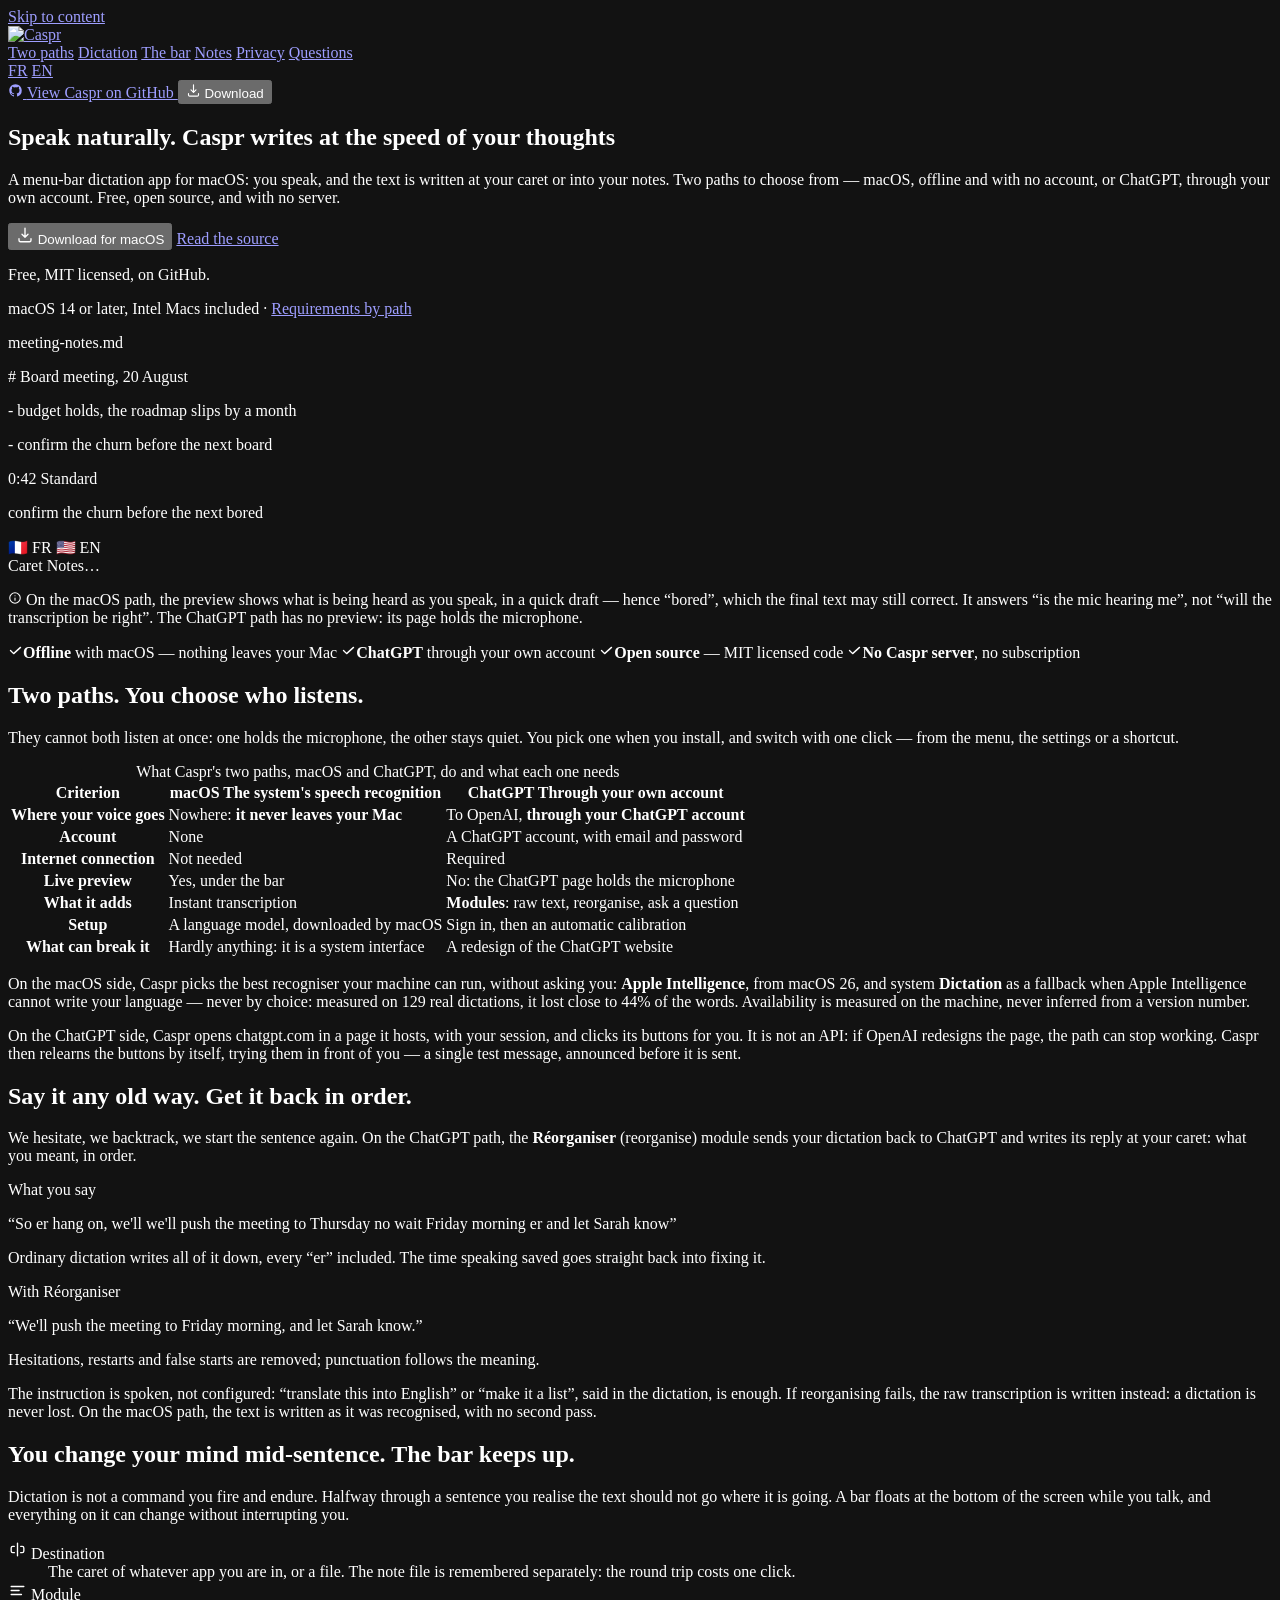
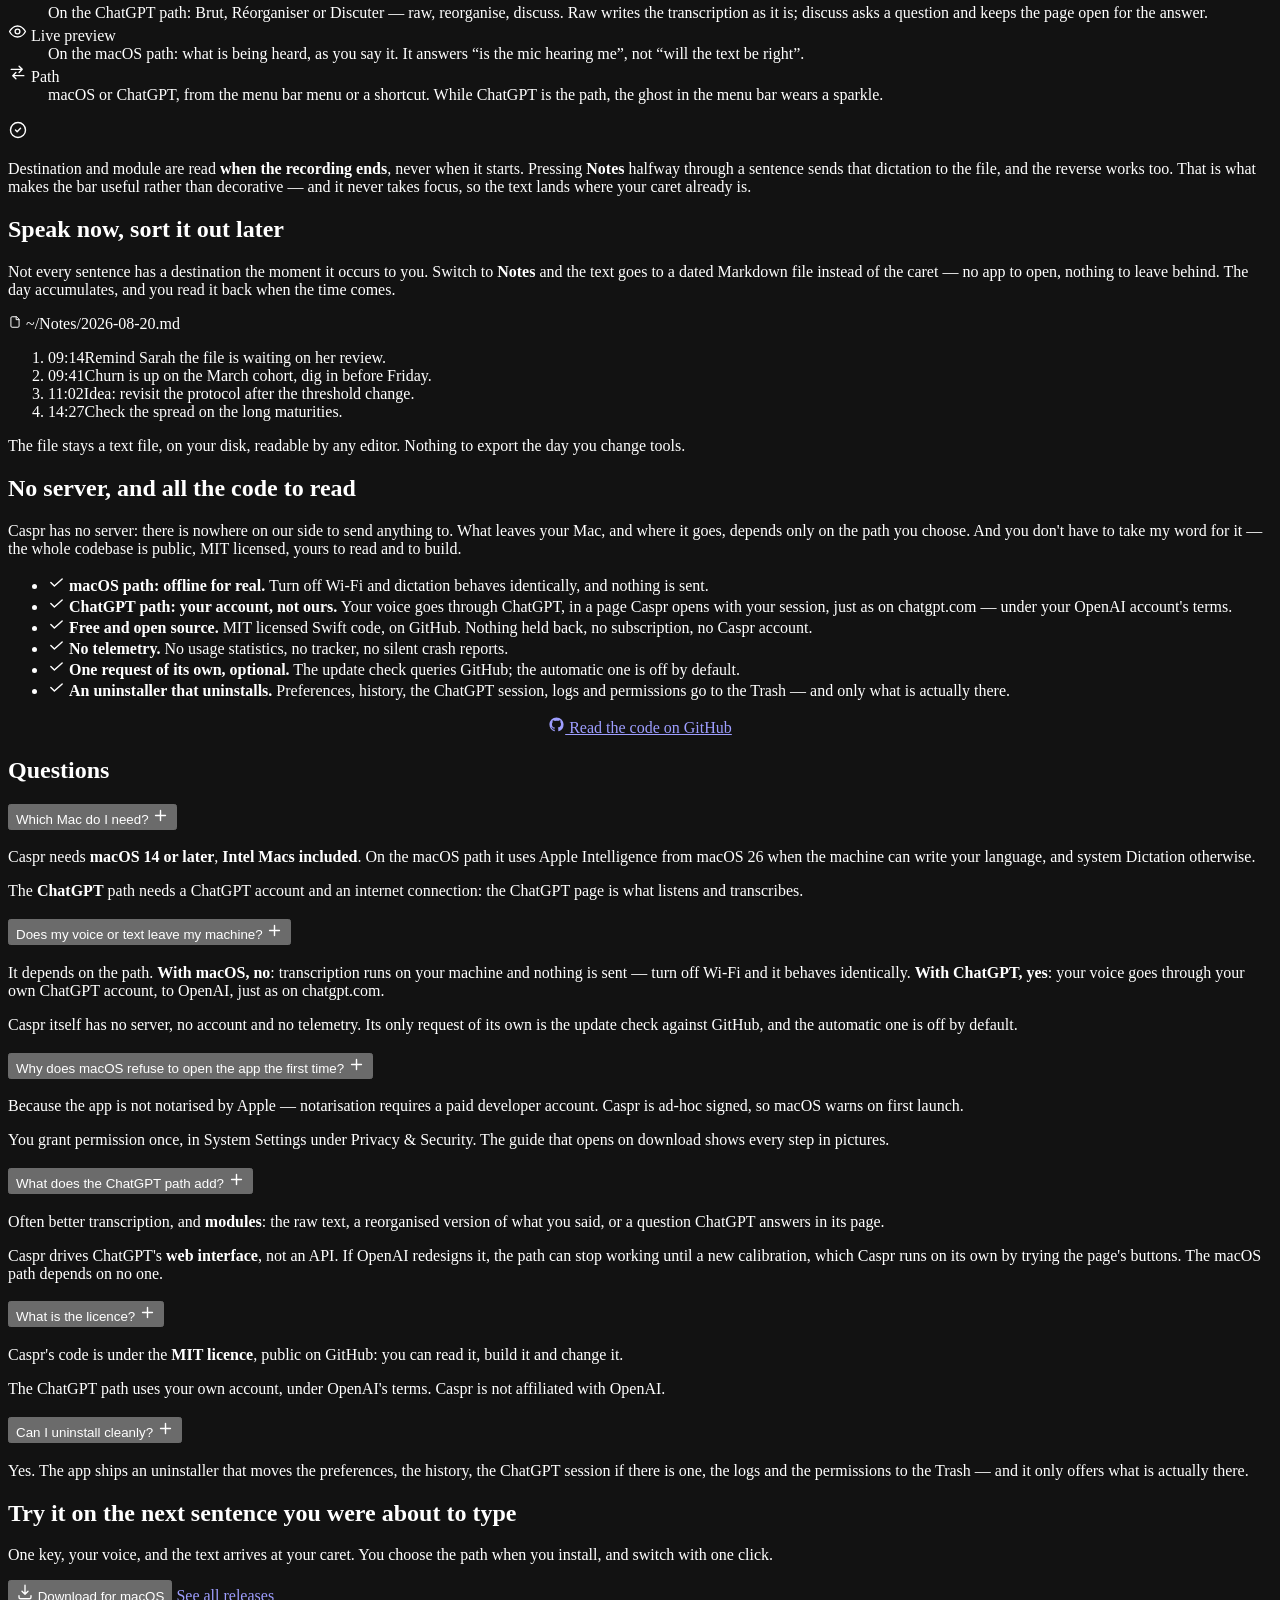
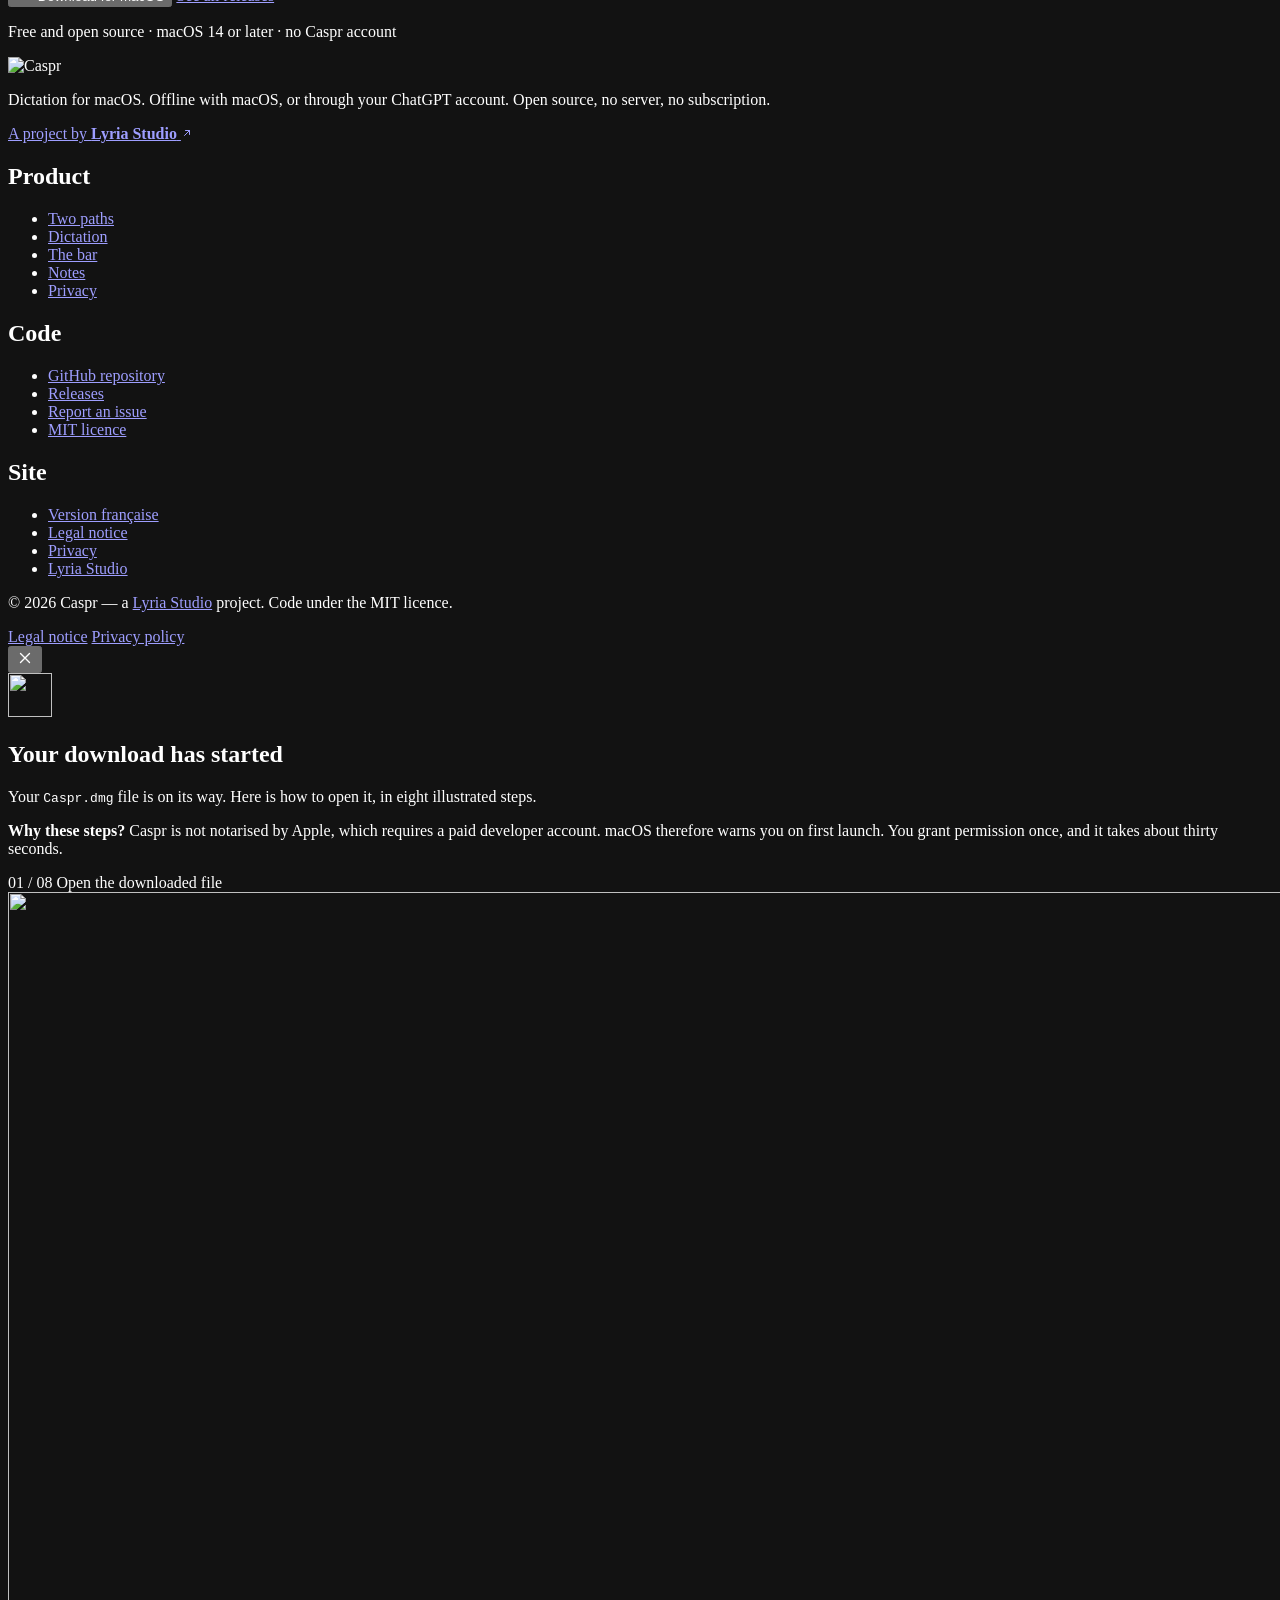
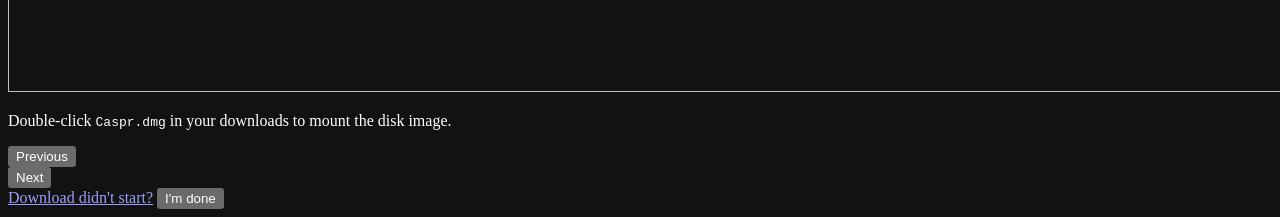
==== website/en/index.html @ 85df7f8e "Say what each path sends, and stop selling the local engine The site promised things that stopped be" ====
<!DOCTYPE html>
<html lang="en">
<head>
<meta charset="UTF-8">
<meta name="viewport" content="width=device-width, initial-scale=1">
<base href="/">
<title>Caspr — dictation for macOS, offline or through ChatGPT</title>
<meta name="description" content="Caspr writes your voice wherever your caret is. Two paths: macOS, offline and with no account, or ChatGPT, through your own account. Free, open source, no server.">
<meta name="theme-color" content="#0b0e14">
<meta name="color-scheme" content="dark">

<link rel="canonical" href="https://caspr.lyriastudio.fr/en">
<link rel="alternate" hreflang="fr" href="https://caspr.lyriastudio.fr/">
<link rel="alternate" hreflang="en" href="https://caspr.lyriastudio.fr/en">
<link rel="alternate" hreflang="x-default" href="https://caspr.lyriastudio.fr/">

<meta property="og:type" content="website">
<meta property="og:site_name" content="Caspr">
<meta property="og:locale" content="en_US">
<meta property="og:locale:alternate" content="fr_FR">
<meta property="og:url" content="https://caspr.lyriastudio.fr/en">
<meta property="og:title" content="Caspr — dictation for macOS, offline or through ChatGPT">
<meta property="og:description" content="Speak, and Caspr writes at your caret. With macOS nothing leaves your Mac; with ChatGPT your voice goes through your own account. Caspr has no server.">
<meta property="og:image" content="https://caspr.lyriastudio.fr/images/og-preview-en.png">
<meta property="og:image:width" content="1200">
<meta property="og:image:height" content="630">
<meta property="og:image:alt" content="Caspr — dictation for macOS">
<meta name="twitter:card" content="summary_large_image">
<meta name="twitter:title" content="Caspr — dictation for macOS, offline or through ChatGPT">
<meta name="twitter:description" content="Speak, and Caspr writes at your caret — offline with macOS, or with ChatGPT through your account.">
<meta name="twitter:image" content="https://caspr.lyriastudio.fr/images/og-preview-en.png">

<link rel="icon" type="image/svg+xml" href="images/caspr-app-icon.svg">
<link rel="apple-touch-icon" href="images/caspr-app-icon.svg">

<!-- Aucune police distante : le site emploie la police système de macOS, comme
     l'application. Une requête réseau de moins, et zéro décalage au chargement. -->
<link rel="stylesheet" href="style.css?v=7">

<script type="application/ld+json">
{
  "@context": "https://schema.org",
  "@graph": [
    {
      "@type": "SoftwareApplication",
      "@id": "https://caspr.lyriastudio.fr/#app",
      "name": "Caspr",
      "applicationCategory": "UtilitiesApplication",
      "applicationSubCategory": "Dictation",
      "operatingSystem": "macOS 14 or later",
      "description": "Menu-bar dictation app for macOS. Two paths: macOS speech recognition, offline and with no account, or ChatGPT, through the user's own account in an embedded web page. The app has no server.",
      "url": "https://caspr.lyriastudio.fr/",
      "downloadUrl": "https://github.com/mnaji42/caspr/releases/latest",
      "softwareHelp": "https://github.com/mnaji42/caspr#install",
      "license": "https://github.com/mnaji42/caspr/blob/main/LICENSE",
      "isAccessibleForFree": true,
      "offers": { "@type": "Offer", "price": "0", "priceCurrency": "EUR" },
      "featureList": [
        "Offline dictation with macOS speech recognition",
        "Dictation through ChatGPT, with your own account",
        "ChatGPT modules: raw text, reorganise, ask a question",
        "Text inserted at the caret of the active app",
        "Dictations appended to a dated Markdown file",
        "Switch between paths from the menu or a shortcut"
      ],
      "author": { "@id": "https://lyriastudio.fr/#org" }
    },
    {
      "@type": "Organization",
      "@id": "https://lyriastudio.fr/#org",
      "name": "Lyria Studio",
      "url": "https://lyriastudio.fr"
    },
    {
      "@type": "WebSite",
      "@id": "https://caspr.lyriastudio.fr/#site-en",
      "url": "https://caspr.lyriastudio.fr/en",
      "name": "Caspr",
      "inLanguage": "en",
      "publisher": { "@id": "https://lyriastudio.fr/#org" }
    },
    {
      "@type": "FAQPage",
      "@id": "https://caspr.lyriastudio.fr/en#faq",
      "mainEntity": [
        {
          "@type": "Question",
          "name": "Which Mac do I need?",
          "acceptedAnswer": {
            "@type": "Answer",
            "text": "Caspr needs macOS 14 or later, Intel Macs included. On the macOS path it uses Apple Intelligence from macOS 26 when the machine can write your language, and system Dictation otherwise. The ChatGPT path needs a ChatGPT account and an internet connection."
          }
        },
        {
          "@type": "Question",
          "name": "Does my voice or text leave my machine?",
          "acceptedAnswer": {
            "@type": "Answer",
            "text": "It depends on the path you choose. With macOS, no: transcription runs on your machine and nothing is sent. With ChatGPT, yes: your voice goes through your own ChatGPT account, to OpenAI, just as on chatgpt.com. Caspr itself has no server, no account and no telemetry; its only request of its own is the update check against GitHub, and the automatic one is off by default."
          }
        },
        {
          "@type": "Question",
          "name": "Why does macOS refuse to open the app the first time?",
          "acceptedAnswer": {
            "@type": "Answer",
            "text": "Because the app is not notarised by Apple, which requires a paid developer account. Caspr is ad-hoc signed, so macOS warns on first launch. You grant permission once in System Settings, under Privacy & Security. The install guide walks through every step."
          }
        },
        {
          "@type": "Question",
          "name": "What does the ChatGPT path add?",
          "acceptedAnswer": {
            "@type": "Answer",
            "text": "Often better transcription, and modules: the raw text, a reorganised version of what you said, or a question ChatGPT answers in its page. Caspr drives ChatGPT's web interface, not an API: if OpenAI redesigns it, the path can stop working until a new calibration, which Caspr runs on its own."
          }
        },
        {
          "@type": "Question",
          "name": "What is the licence?",
          "acceptedAnswer": {
            "@type": "Answer",
            "text": "Caspr's code is MIT licensed, public on GitHub. The ChatGPT path uses your own account, under OpenAI's terms; Caspr is not affiliated with OpenAI."
          }
        },
        {
          "@type": "Question",
          "name": "Can I uninstall cleanly?",
          "acceptedAnswer": {
            "@type": "Answer",
            "text": "Yes. The app ships an uninstaller that moves the preferences, the history, the ChatGPT session if there is one, the logs and the permissions to the Trash. It only offers what is actually there."
          }
        }
      ]
    }
  ]
}
</script>
</head>
<body>

<a class="skip-link" href="#main">Skip to content</a>

<header class="site-header">
  <div class="container header-inner">
    <a class="brand" href="/en" aria-label="Caspr, back to home">
      <img src="images/caspr-logo-horizontal.svg" alt="Caspr" width="118" height="30">
    </a>

    <nav class="site-nav" aria-label="Site sections">
      <a class="nav-link" href="#paths">Two paths</a>
      <a class="nav-link" href="#dictation">Dictation</a>
      <a class="nav-link" href="#bar">The bar</a>
      <a class="nav-link" href="#notes">Notes</a>
      <a class="nav-link" href="#local">Privacy</a>
      <a class="nav-link" href="#questions">Questions</a>
    </nav>

    <div class="header-actions">
      <div class="lang-switch">
        <a href="/" hreflang="fr" lang="fr">FR</a>
        <a href="/en" aria-current="true" lang="en">EN</a>
      </div>

      <a class="btn btn--secondary btn--sm" href="https://github.com/mnaji42/caspr" rel="noopener">
        <svg width="15" height="15" viewBox="0 0 24 24" fill="currentColor" aria-hidden="true"><path d="M12 2C6.48 2 2 6.48 2 12c0 4.42 2.87 8.17 6.84 9.5.5.09.68-.22.68-.48v-1.7c-2.78.6-3.37-1.34-3.37-1.34-.45-1.16-1.11-1.47-1.11-1.47-.91-.62.07-.6.07-.6 1 .07 1.53 1.03 1.53 1.03.89 1.53 2.34 1.09 2.91.83.09-.65.35-1.09.63-1.34-2.22-.25-4.56-1.11-4.56-4.95 0-1.09.39-1.99 1.03-2.69-.1-.25-.45-1.27.1-2.65 0 0 .84-.27 2.75 1.03A9.5 9.5 0 0 1 12 6.8c.85 0 1.71.11 2.5.34 1.91-1.3 2.75-1.03 2.75-1.03.55 1.38.2 2.4.1 2.65.64.7 1.03 1.6 1.03 2.69 0 3.85-2.34 4.7-4.57 4.95.36.31.68.92.68 1.85v2.74c0 .27.18.58.69.48A10 10 0 0 0 22 12c0-5.52-4.48-10-10-10Z"/></svg>
        <span class="sr-only">View Caspr on </span>GitHub
      </a>

      <button type="button" class="btn btn--primary btn--sm js-download">
        <svg width="15" height="15" viewBox="0 0 24 24" fill="none" stroke="currentColor" stroke-width="1.8" stroke-linecap="round" stroke-linejoin="round" aria-hidden="true"><path d="M12 3v12m0 0 4-4m-4 4-4-4M4 17v2a2 2 0 0 0 2 2h12a2 2 0 0 0 2-2v-2"/></svg>
        Download
      </button>
    </div>
  </div>
</header>

<main id="main">

  <!-- ===================================================================
       Hero.
       =================================================================== -->
  <section class="hero">
    <div class="container">
      <div class="hero-copy">
        <h1>
          Speak naturally.
          <span class="hero-sub">Caspr writes
            <span class="typing">
              <!-- La doublure invisible réserve la place de la plus longue des
                   phrases : sans elle, chaque caractère tapé pousserait la page. -->
              <span class="typing-ghost" aria-hidden="true">at the speed of your thoughts</span>
              <span class="typing-out"><span id="typed"></span><span class="caret" aria-hidden="true"></span></span>
            </span>
          </span>
        </h1>

        <p class="hero-lead">
          A menu-bar dictation app for macOS: you speak, and the text is written
          at your caret or into your notes. Two paths to choose from — macOS,
          offline and with no account, or ChatGPT, through your own account.
          Free, open source, and with no server.
        </p>

        <div class="hero-actions">
          <button type="button" class="btn btn--primary btn--lg js-download">
            <svg width="18" height="18" viewBox="0 0 24 24" fill="none" stroke="currentColor" stroke-width="1.8" stroke-linecap="round" stroke-linejoin="round" aria-hidden="true"><path d="M12 3v12m0 0 4-4m-4 4-4-4M4 17v2a2 2 0 0 0 2 2h12a2 2 0 0 0 2-2v-2"/></svg>
            Download for macOS
          </button>
          <a class="btn btn--secondary btn--lg" href="https://github.com/mnaji42/caspr" rel="noopener">
            Read the source
          </a>
        </div>

        <p class="release-line" id="release-line">
          <span class="release-dot" aria-hidden="true"></span>
          <span id="release-text">Free, MIT licensed, on GitHub.</span>
        </p>

        <p class="hero-req">
          <span>macOS 14 or later, Intel Macs included</span>
          <span>·</span>
          <span><a href="#paths">Requirements by path</a></span>
        </p>
      </div>

      <!-- La scène : un document, et la barre de Caspr posée dessus.
           Reproduction de RecordingOverlay.swift — 520 pt, pastilles sous la
           carte, langues à gauche et destination à droite. -->
      <div class="stage">
        <div class="stage-chrome">
          <div class="stage-dots" aria-hidden="true"><i></i><i></i><i></i></div>
          <span class="stage-file">meeting-notes.md</span>
        </div>

        <div class="stage-doc">
          <p># Board meeting, 20 August</p>
          <p>- budget holds, the roadmap slips by a month</p>
          <p class="doc-live">- confirm the churn before the next board<span class="caret" aria-hidden="true"></span></p>
        </div>

        <!-- La barre ne prend jamais le focus dans l'application : elle est donc
             purement descriptive ici, sans élément interactif. -->
        <div class="overlay" role="img" aria-label="The Caspr bar during a recording on the macOS path: timer at 42 seconds, microphone in standard mode, a preview of what is being heard, and below the card French selected on the left and the caret as destination on the right.">
          <div class="bar" aria-hidden="true">
            <div class="bar-row">
              <span class="rec-dot"></span>
              <span class="rec-timer">0:42</span>
              <span class="vu">
                <i style="animation-delay:0ms"></i><i style="animation-delay:80ms"></i><i style="animation-delay:160ms"></i><i style="animation-delay:240ms"></i><i style="animation-delay:120ms"></i><i style="animation-delay:200ms"></i><i style="animation-delay:60ms"></i><i style="animation-delay:280ms"></i><i style="animation-delay:140ms"></i>
              </span>
              <span class="bar-right">
                <span class="bar-status">Standard</span>
              </span>
            </div>
            <p class="bar-preview">confirm the churn before the next bored</p>
          </div>

          <div class="bar-controls" aria-hidden="true">
            <div class="pill-group">
              <span class="pill" data-on="true">🇫🇷 FR</span>
              <span class="pill">🇺🇸 EN</span>
            </div>
            <div class="pill-group">
              <span class="pill" data-on="true">Caret</span>
              <span class="pill">Notes…</span>
            </div>
          </div>
        </div>
      </div>

      <p class="stage-note">
        <svg width="14" height="14" viewBox="0 0 24 24" fill="none" stroke="currentColor" stroke-width="1.8" stroke-linecap="round" stroke-linejoin="round" aria-hidden="true"><circle cx="12" cy="12" r="9"/><path d="M12 16v-4m0-4h.01"/></svg>
        <span>On the macOS path, the preview shows what is being heard as you speak, in a quick draft — hence “bored”, which the final text may still correct. It answers “is the mic hearing me”, not “will the transcription be right”. The ChatGPT path has no preview: its page holds the microphone.</span>
      </p>

      <p class="perks">
        <span class="perk"><svg width="15" height="15" viewBox="0 0 24 24" fill="none" stroke="currentColor" stroke-width="2.2" stroke-linecap="round" stroke-linejoin="round" aria-hidden="true"><path d="m4 12 5 5L20 7"/></svg><span><b>Offline</b> with macOS — nothing leaves your Mac</span></span>
        <span class="perk"><svg width="15" height="15" viewBox="0 0 24 24" fill="none" stroke="currentColor" stroke-width="2.2" stroke-linecap="round" stroke-linejoin="round" aria-hidden="true"><path d="m4 12 5 5L20 7"/></svg><span><b>ChatGPT</b> through your own account</span></span>
        <span class="perk"><svg width="15" height="15" viewBox="0 0 24 24" fill="none" stroke="currentColor" stroke-width="2.2" stroke-linecap="round" stroke-linejoin="round" aria-hidden="true"><path d="m4 12 5 5L20 7"/></svg><span><b>Open source</b> — MIT licensed code</span></span>
        <span class="perk"><svg width="15" height="15" viewBox="0 0 24 24" fill="none" stroke="currentColor" stroke-width="2.2" stroke-linecap="round" stroke-linejoin="round" aria-hidden="true"><path d="m4 12 5 5L20 7"/></svg><span><b>No Caspr server</b>, no subscription</span></span>
      </p>
    </div>
  </section>

  <!-- ===================================================================
       Les deux voies. Une seule décision : qui écoute le micro.
       =================================================================== -->
  <section class="section section--raised" id="paths" aria-labelledby="paths-title">
    <div class="container">
      <div class="section-head">
        <h2 id="paths-title">Two paths. You choose who listens.</h2>
        <p class="lead">
          They cannot both listen at once: one holds the microphone, the other
          stays quiet. You pick one when you install, and switch with one click —
          from the menu, the settings or a shortcut.
        </p>
      </div>

      <div class="specs">
        <table>
          <caption class="sr-only">What Caspr's two paths, macOS and ChatGPT, do and what each one needs</caption>
          <thead>
            <tr>
              <th scope="col"><span class="sr-only">Criterion</span></th>
              <th scope="col">
                <span class="col-name">macOS</span>
                <span class="col-note">The system's speech recognition</span>
              </th>
              <th scope="col">
                <span class="col-name">ChatGPT</span>
                <span class="col-note">Through your own account</span>
              </th>
            </tr>
          </thead>
          <tbody>
            <tr>
              <th scope="row">Where your voice goes</th>
              <td data-col="macOS">Nowhere: <strong>it never leaves your Mac</strong></td>
              <td data-col="ChatGPT">To OpenAI, <strong>through your ChatGPT account</strong></td>
            </tr>
            <tr>
              <th scope="row">Account</th>
              <td data-col="macOS">None</td>
              <td data-col="ChatGPT">A ChatGPT account, with email and password</td>
            </tr>
            <tr>
              <th scope="row">Internet connection</th>
              <td data-col="macOS">Not needed</td>
              <td data-col="ChatGPT">Required</td>
            </tr>
            <tr>
              <th scope="row">Live preview</th>
              <td data-col="macOS">Yes, under the bar</td>
              <td data-col="ChatGPT">No: the ChatGPT page holds the microphone</td>
            </tr>
            <tr>
              <th scope="row">What it adds</th>
              <td data-col="macOS">Instant transcription</td>
              <td data-col="ChatGPT"><strong>Modules</strong>: raw text, reorganise, ask a question</td>
            </tr>
            <tr>
              <th scope="row">Setup</th>
              <td data-col="macOS">A language model, downloaded by macOS</td>
              <td data-col="ChatGPT">Sign in, then an automatic calibration</td>
            </tr>
            <tr>
              <th scope="row">What can break it</th>
              <td data-col="macOS">Hardly anything: it is a system interface</td>
              <td data-col="ChatGPT">A redesign of the ChatGPT website</td>
            </tr>
          </tbody>
        </table>
      </div>

      <p class="source-note">
        On the macOS side, Caspr picks the best recogniser your machine can run, without
        asking you: <strong>Apple Intelligence</strong>, from macOS 26, and system
        <strong>Dictation</strong> as a fallback when Apple Intelligence cannot write your
        language — never by choice: measured on 129 real dictations, it lost close to 44% of
        the words. Availability is measured on the machine, never inferred from a version
        number.
      </p>

      <p class="source-note">
        On the ChatGPT side, Caspr opens chatgpt.com in a page it hosts, with your session,
        and clicks its buttons for you. It is not an API: if OpenAI redesigns the page, the
        path can stop working. Caspr then relearns the buttons by itself, trying them in
        front of you — a single test message, announced before it is sent.
      </p>
    </div>
  </section>

  <!-- ===================================================================
       Avant / après. On ne parle pas comme on écrit — et le module
       Réorganiser le rattrape.
       =================================================================== -->
  <section class="section" id="dictation" aria-labelledby="dictation-title">
    <div class="container">
      <div class="section-head">
        <h2 id="dictation-title">Say it any old way. Get it back in order.</h2>
        <p class="lead">
          We hesitate, we backtrack, we start the sentence again. On the ChatGPT path,
          the <strong>Réorganiser</strong> (reorganise) module sends your dictation back to
          ChatGPT and writes its reply at your caret: what you meant, in order.
        </p>
      </div>

      <div class="versus">
        <div class="versus-card">
          <p class="versus-label">What you say</p>
          <p class="versus-quote">
            “So <span class="filler">er</span> hang on, we'll
            <span class="filler">we'll</span> push the meeting to Thursday
            <span class="filler">no wait</span> Friday morning
            <span class="filler">er</span> and let Sarah know”
          </p>
          <p class="versus-note">
            Ordinary dictation writes all of it down, every “er” included. The time
            speaking saved goes straight back into fixing it.
          </p>
        </div>

        <div class="versus-card versus-card--after">
          <p class="versus-label">With Réorganiser</p>
          <p class="versus-quote">
            “We'll push the meeting to Friday morning, and let Sarah know.”
          </p>
          <p class="versus-note">
            Hesitations, restarts and false starts are removed; punctuation follows the
            meaning.
          </p>
        </div>
      </div>

      <p class="source-note">
        The instruction is spoken, not configured: “translate this into English” or “make
        it a list”, said in the dictation, is enough. If reorganising fails, the raw
        transcription is written instead: a dictation is never lost. On the macOS path,
        the text is written as it was recognised, with no second pass.
      </p>
    </div>
  </section>

  <!-- ===================================================================
       La barre — ce qui reste modifiable pendant qu'on parle.
       =================================================================== -->
  <section class="section section--raised" id="bar" aria-labelledby="bar-title">
    <div class="container">
      <div class="section-head">
        <h2 id="bar-title">You change your mind mid-sentence. The bar keeps up.</h2>
        <p class="lead">
          Dictation is not a command you fire and endure. Halfway through a sentence you
          realise the text should not go where it is going. A bar floats at the bottom of
          the screen while you talk, and everything on it can change without
          interrupting you.
        </p>
      </div>

      <dl class="controls">
        <div class="control">
          <dt>
            <span class="control-icon" aria-hidden="true"><svg width="19" height="19" viewBox="0 0 24 24" fill="none" stroke="currentColor" stroke-width="1.7" stroke-linecap="round" stroke-linejoin="round"><path d="M12 4v16M8 8H6a2 2 0 0 0-2 2v4a2 2 0 0 0 2 2h2m8-8h2a2 2 0 0 1 2 2v4a2 2 0 0 1-2 2h-2"/></svg></span>
            <span class="control-name">Destination</span>
          </dt>
          <dd>The caret of whatever app you are in, or a file. The note file is remembered separately: the round trip costs one click.</dd>
        </div>

        <div class="control">
          <dt>
            <span class="control-icon" aria-hidden="true"><svg width="19" height="19" viewBox="0 0 24 24" fill="none" stroke="currentColor" stroke-width="1.7" stroke-linecap="round" stroke-linejoin="round"><path d="M4 7h16M4 12h10M4 17h13"/></svg></span>
            <span class="control-name">Module</span>
          </dt>
          <dd>On the ChatGPT path: Brut, Réorganiser or Discuter — raw, reorganise, discuss. Raw writes the transcription as it is; discuss asks a question and keeps the page open for the answer.</dd>
        </div>

        <div class="control">
          <dt>
            <span class="control-icon" aria-hidden="true"><svg width="19" height="19" viewBox="0 0 24 24" fill="none" stroke="currentColor" stroke-width="1.7" stroke-linecap="round" stroke-linejoin="round"><path d="M2 12s3.5-7 10-7 10 7 10 7-3.5 7-10 7-10-7-10-7Z"/><circle cx="12" cy="12" r="3"/></svg></span>
            <span class="control-name">Live preview</span>
          </dt>
          <dd>On the macOS path: what is being heard, as you say it. It answers “is the mic hearing me”, not “will the text be right”.</dd>
        </div>

        <div class="control">
          <dt>
            <span class="control-icon" aria-hidden="true"><svg width="19" height="19" viewBox="0 0 24 24" fill="none" stroke="currentColor" stroke-width="1.7" stroke-linecap="round" stroke-linejoin="round"><path d="M4 8h14m0 0-4-4m4 4-4 4M20 16H6m0 0 4-4m-4 4 4 4"/></svg></span>
            <span class="control-name">Path</span>
          </dt>
          <dd>macOS or ChatGPT, from the menu bar menu or a shortcut. While ChatGPT is the path, the ghost in the menu bar wears a sparkle.</dd>
        </div>
      </dl>

      <div class="rule">
        <svg width="20" height="20" viewBox="0 0 24 24" fill="none" stroke="currentColor" stroke-width="1.7" stroke-linecap="round" stroke-linejoin="round" aria-hidden="true"><path d="m9 12 2 2 4-4"/><circle cx="12" cy="12" r="9"/></svg>
        <p>
          Destination and module are read <strong>when the recording ends</strong>, never
          when it starts. Pressing <strong>Notes</strong> halfway through a sentence sends
          that dictation to the file, and the reverse works too. That is what makes the bar
          useful rather than decorative — and it never takes focus, so the text lands where
          your caret already is.
        </p>
      </div>
    </div>
  </section>

  <!-- ===================================================================
       Les notes.
       =================================================================== -->
  <section class="section" id="notes" aria-labelledby="notes-title">
    <div class="container">
      <div class="section-head">
        <h2 id="notes-title">Speak now, sort it out later</h2>
        <p class="lead">
          Not every sentence has a destination the moment it occurs to you. Switch to
          <strong>Notes</strong> and the text goes to a dated Markdown file instead of the
          caret — no app to open, nothing to leave behind. The day accumulates, and you
          read it back when the time comes.
        </p>
      </div>

      <div class="notefile">
        <div class="notefile-head">
          <svg width="14" height="14" viewBox="0 0 24 24" fill="none" stroke="currentColor" stroke-width="1.7" stroke-linecap="round" stroke-linejoin="round" aria-hidden="true"><path d="M14 3H7a2 2 0 0 0-2 2v14a2 2 0 0 0 2 2h10a2 2 0 0 0 2-2V8Z"/><path d="M14 3v5h5"/></svg>
          <span>~/Notes/2026-08-20.md</span>
        </div>
        <div class="notefile-body">
          <ol>
            <li><span class="notefile-time">09:14</span><span class="notefile-text">Remind Sarah the file is waiting on her review.</span></li>
            <li><span class="notefile-time">09:41</span><span class="notefile-text">Churn is up on the March cohort, dig in before Friday.</span></li>
            <li><span class="notefile-time">11:02</span><span class="notefile-text">Idea: revisit the protocol after the threshold change.</span></li>
            <li><span class="notefile-time">14:27</span><span class="notefile-text">Check the spread on the long maturities.</span></li>
          </ol>
        </div>
      </div>

      <p class="source-note">
        The file stays a text file, on your disk, readable by any editor. Nothing to
        export the day you change tools.
      </p>
    </div>
  </section>

  <!-- ===================================================================
       Confidentialité et code source.
       =================================================================== -->
  <section class="section section--raised" id="local" aria-labelledby="local-title">
    <div class="container">
      <div class="section-head">
        <h2 id="local-title">No server, and all the code to read</h2>
        <p class="lead">
          Caspr has no server: there is nowhere on our side to send anything to. What
          leaves your Mac, and where it goes, depends only on the path you choose. And
          you don't have to take my word for it — the whole codebase is public, MIT
          licensed, yours to read and to build.
        </p>
      </div>

      <ul class="facts">
        <li>
          <svg width="17" height="17" viewBox="0 0 24 24" fill="none" stroke="currentColor" stroke-width="2" stroke-linecap="round" stroke-linejoin="round" aria-hidden="true"><path d="m4 12 5 5L20 7"/></svg>
          <span><strong>macOS path: offline for real.</strong> Turn off Wi-Fi and dictation behaves identically, and nothing is sent.</span>
        </li>
        <li>
          <svg width="17" height="17" viewBox="0 0 24 24" fill="none" stroke="currentColor" stroke-width="2" stroke-linecap="round" stroke-linejoin="round" aria-hidden="true"><path d="m4 12 5 5L20 7"/></svg>
          <span><strong>ChatGPT path: your account, not ours.</strong> Your voice goes through ChatGPT, in a page Caspr opens with your session, just as on chatgpt.com — under your OpenAI account's terms.</span>
        </li>
        <li>
          <svg width="17" height="17" viewBox="0 0 24 24" fill="none" stroke="currentColor" stroke-width="2" stroke-linecap="round" stroke-linejoin="round" aria-hidden="true"><path d="m4 12 5 5L20 7"/></svg>
          <span><strong>Free and open source.</strong> MIT licensed Swift code, on GitHub. Nothing held back, no subscription, no Caspr account.</span>
        </li>
        <li>
          <svg width="17" height="17" viewBox="0 0 24 24" fill="none" stroke="currentColor" stroke-width="2" stroke-linecap="round" stroke-linejoin="round" aria-hidden="true"><path d="m4 12 5 5L20 7"/></svg>
          <span><strong>No telemetry.</strong> No usage statistics, no tracker, no silent crash reports.</span>
        </li>
        <li>
          <svg width="17" height="17" viewBox="0 0 24 24" fill="none" stroke="currentColor" stroke-width="2" stroke-linecap="round" stroke-linejoin="round" aria-hidden="true"><path d="m4 12 5 5L20 7"/></svg>
          <span><strong>One request of its own, optional.</strong> The update check queries GitHub; the automatic one is off by default.</span>
        </li>
        <li>
          <svg width="17" height="17" viewBox="0 0 24 24" fill="none" stroke="currentColor" stroke-width="2" stroke-linecap="round" stroke-linejoin="round" aria-hidden="true"><path d="m4 12 5 5L20 7"/></svg>
          <span><strong>An uninstaller that uninstalls.</strong> Preferences, history, the ChatGPT session, logs and permissions go to the Trash — and only what is actually there.</span>
        </li>
      </ul>

      <p style="text-align:center;margin-top:var(--s-10)">
        <a class="btn btn--secondary" href="https://github.com/mnaji42/caspr" rel="noopener">
          <svg width="17" height="17" viewBox="0 0 24 24" fill="currentColor" aria-hidden="true"><path d="M12 2C6.48 2 2 6.48 2 12c0 4.42 2.87 8.17 6.84 9.5.5.09.68-.22.68-.48v-1.7c-2.78.6-3.37-1.34-3.37-1.34-.45-1.16-1.11-1.47-1.11-1.47-.91-.62.07-.6.07-.6 1 .07 1.53 1.03 1.53 1.03.89 1.53 2.34 1.09 2.91.83.09-.65.35-1.09.63-1.34-2.22-.25-4.56-1.11-4.56-4.95 0-1.09.39-1.99 1.03-2.69-.1-.25-.45-1.27.1-2.65 0 0 .84-.27 2.75 1.03A9.5 9.5 0 0 1 12 6.8c.85 0 1.71.11 2.5.34 1.91-1.3 2.75-1.03 2.75-1.03.55 1.38.2 2.4.1 2.65.64.7 1.03 1.6 1.03 2.69 0 3.85-2.34 4.7-4.57 4.95.36.31.68.92.68 1.85v2.74c0 .27.18.58.69.48A10 10 0 0 0 22 12c0-5.52-4.48-10-10-10Z"/></svg>
          Read the code on GitHub
        </a>
      </p>
    </div>
  </section>

  <!-- ===================================================================
       Questions.
       =================================================================== -->
  <section class="section" id="questions" aria-labelledby="questions-title">
    <div class="container">
      <div class="section-head">
        <h2 id="questions-title">Questions</h2>
      </div>

      <div class="faq">
        <div class="faq-item" data-open="true">
          <h3>
            <button type="button" class="faq-q" aria-expanded="true" aria-controls="q1">
              <span>Which Mac do I need?</span>
              <svg class="faq-sign" width="17" height="17" viewBox="0 0 24 24" fill="none" stroke="currentColor" stroke-width="2" stroke-linecap="round" aria-hidden="true"><path d="M12 5v14M5 12h14"/></svg>
            </button>
          </h3>
          <div class="faq-a" id="q1"><div>
            <p>Caspr needs <strong>macOS 14 or later</strong>, <strong>Intel Macs included</strong>. On the macOS path it uses Apple Intelligence from macOS 26 when the machine can write your language, and system Dictation otherwise.</p>
            <p>The <strong>ChatGPT</strong> path needs a ChatGPT account and an internet connection: the ChatGPT page is what listens and transcribes.</p>
          </div></div>
        </div>

        <div class="faq-item">
          <h3>
            <button type="button" class="faq-q" aria-expanded="false" aria-controls="q2">
              <span>Does my voice or text leave my machine?</span>
              <svg class="faq-sign" width="17" height="17" viewBox="0 0 24 24" fill="none" stroke="currentColor" stroke-width="2" stroke-linecap="round" aria-hidden="true"><path d="M12 5v14M5 12h14"/></svg>
            </button>
          </h3>
          <div class="faq-a" id="q2"><div>
            <p>It depends on the path. <strong>With macOS, no</strong>: transcription runs on your machine and nothing is sent — turn off Wi-Fi and it behaves identically. <strong>With ChatGPT, yes</strong>: your voice goes through your own ChatGPT account, to OpenAI, just as on chatgpt.com.</p>
            <p>Caspr itself has no server, no account and no telemetry. Its only request of its own is the update check against GitHub, and the automatic one is off by default.</p>
          </div></div>
        </div>

        <div class="faq-item">
          <h3>
            <button type="button" class="faq-q" aria-expanded="false" aria-controls="q3">
              <span>Why does macOS refuse to open the app the first time?</span>
              <svg class="faq-sign" width="17" height="17" viewBox="0 0 24 24" fill="none" stroke="currentColor" stroke-width="2" stroke-linecap="round" aria-hidden="true"><path d="M12 5v14M5 12h14"/></svg>
            </button>
          </h3>
          <div class="faq-a" id="q3"><div>
            <p>Because the app is not notarised by Apple — notarisation requires a paid developer account. Caspr is ad-hoc signed, so macOS warns on first launch.</p>
            <p>You grant permission once, in System Settings under Privacy &amp; Security. The guide that opens on download shows every step in pictures.</p>
          </div></div>
        </div>

        <div class="faq-item">
          <h3>
            <button type="button" class="faq-q" aria-expanded="false" aria-controls="q4">
              <span>What does the ChatGPT path add?</span>
              <svg class="faq-sign" width="17" height="17" viewBox="0 0 24 24" fill="none" stroke="currentColor" stroke-width="2" stroke-linecap="round" aria-hidden="true"><path d="M12 5v14M5 12h14"/></svg>
            </button>
          </h3>
          <div class="faq-a" id="q4"><div>
            <p>Often better transcription, and <strong>modules</strong>: the raw text, a reorganised version of what you said, or a question ChatGPT answers in its page.</p>
            <p>Caspr drives ChatGPT's <strong>web interface</strong>, not an API. If OpenAI redesigns it, the path can stop working until a new calibration, which Caspr runs on its own by trying the page's buttons. The macOS path depends on no one.</p>
          </div></div>
        </div>

        <div class="faq-item">
          <h3>
            <button type="button" class="faq-q" aria-expanded="false" aria-controls="q5">
              <span>What is the licence?</span>
              <svg class="faq-sign" width="17" height="17" viewBox="0 0 24 24" fill="none" stroke="currentColor" stroke-width="2" stroke-linecap="round" aria-hidden="true"><path d="M12 5v14M5 12h14"/></svg>
            </button>
          </h3>
          <div class="faq-a" id="q5"><div>
            <p>Caspr's code is under the <strong>MIT licence</strong>, public on GitHub: you can read it, build it and change it.</p>
            <p>The ChatGPT path uses your own account, under OpenAI's terms. Caspr is not affiliated with OpenAI.</p>
          </div></div>
        </div>

        <div class="faq-item">
          <h3>
            <button type="button" class="faq-q" aria-expanded="false" aria-controls="q6">
              <span>Can I uninstall cleanly?</span>
              <svg class="faq-sign" width="17" height="17" viewBox="0 0 24 24" fill="none" stroke="currentColor" stroke-width="2" stroke-linecap="round" aria-hidden="true"><path d="M12 5v14M5 12h14"/></svg>
            </button>
          </h3>
          <div class="faq-a" id="q6"><div>
            <p>Yes. The app ships an uninstaller that moves the preferences, the history, the ChatGPT session if there is one, the logs and the permissions to the Trash — and it only offers what is actually there.</p>
          </div></div>
        </div>
      </div>
    </div>
  </section>

  <!-- ===================================================================
       Téléchargement.
       =================================================================== -->
  <section class="section final" aria-labelledby="final-title">
    <div class="container">
      <h2 id="final-title">Try it on the next sentence you were about to type</h2>
      <p class="lead">
        One key, your voice, and the text arrives at your caret. You choose the path
        when you install, and switch with one click.
      </p>
      <div class="final-actions">
        <button type="button" class="btn btn--primary btn--lg js-download">
          <svg width="18" height="18" viewBox="0 0 24 24" fill="none" stroke="currentColor" stroke-width="1.8" stroke-linecap="round" stroke-linejoin="round" aria-hidden="true"><path d="M12 3v12m0 0 4-4m-4 4-4-4M4 17v2a2 2 0 0 0 2 2h12a2 2 0 0 0 2-2v-2"/></svg>
          Download for macOS
        </button>
        <a class="btn btn--secondary btn--lg" href="https://github.com/mnaji42/caspr/releases" rel="noopener">
          See all releases
        </a>
      </div>
      <p class="final-note">Free and open source · macOS 14 or later · no Caspr account</p>
    </div>
  </section>

</main>

<footer class="site-footer">
  <div class="container">
    <div class="footer-grid">
      <div class="footer-brand">
        <div class="footer-brand-top">
          <img src="images/caspr-logo-stacked.svg" alt="Caspr" width="84" height="84">
          <p>Dictation for macOS. Offline with macOS, or through your ChatGPT account. Open source, no server, no subscription.</p>
        </div>
        <a class="footer-studio" href="https://lyriastudio.fr" rel="noopener">
          A project by <b>Lyria Studio</b>
          <svg width="12" height="12" viewBox="0 0 24 24" fill="none" stroke="currentColor" stroke-width="2" stroke-linecap="round" stroke-linejoin="round" aria-hidden="true"><path d="M7 17 17 7M9 7h8v8"/></svg>
        </a>
      </div>

      <nav class="footer-col" aria-labelledby="foot-product">
        <h2 id="foot-product">Product</h2>
        <ul>
          <li><a href="#paths">Two paths</a></li>
          <li><a href="#dictation">Dictation</a></li>
          <li><a href="#bar">The bar</a></li>
          <li><a href="#notes">Notes</a></li>
          <li><a href="#local">Privacy</a></li>
        </ul>
      </nav>

      <nav class="footer-col" aria-labelledby="foot-code">
        <h2 id="foot-code">Code</h2>
        <ul>
          <li><a href="https://github.com/mnaji42/caspr" rel="noopener">GitHub repository</a></li>
          <li><a href="https://github.com/mnaji42/caspr/releases" rel="noopener">Releases</a></li>
          <li><a href="https://github.com/mnaji42/caspr/issues" rel="noopener">Report an issue</a></li>
          <li><a href="https://github.com/mnaji42/caspr/blob/main/LICENSE" rel="noopener">MIT licence</a></li>
        </ul>
      </nav>

      <nav class="footer-col" aria-labelledby="foot-site">
        <h2 id="foot-site">Site</h2>
        <ul>
          <li><a href="/" hreflang="fr" lang="fr">Version française</a></li>
          <li><a href="legal.html">Legal notice</a></li>
          <li><a href="privacy.html">Privacy</a></li>
          <li><a href="https://lyriastudio.fr" rel="noopener">Lyria Studio</a></li>
        </ul>
      </nav>
    </div>

    <div class="footer-bottom">
      <p>© 2026 Caspr — a <a href="https://lyriastudio.fr" rel="noopener">Lyria Studio</a> project. Code under the MIT licence.</p>
      <div class="footer-legal">
        <a href="legal.html">Legal notice</a>
        <a href="privacy.html">Privacy policy</a>
      </div>
    </div>
  </div>
</footer>

<!-- ===================================================================
     Guide d'installation, ouvert au téléchargement.
     =================================================================== -->
<div class="modal-backdrop" id="modal" data-open="false">
  <div class="modal" role="dialog" aria-modal="true" aria-labelledby="modal-title" tabindex="-1">
    <button type="button" class="modal-close" id="modal-close" aria-label="Close the install guide">
      <svg width="18" height="18" viewBox="0 0 24 24" fill="none" stroke="currentColor" stroke-width="1.8" stroke-linecap="round" aria-hidden="true"><path d="M6 6l12 12M18 6 6 18"/></svg>
    </button>

    <div class="modal-head">
      <img src="images/caspr-app-icon.svg" alt="" width="44" height="44">
      <div>
        <h2 id="modal-title">Your download has started</h2>
        <p>Your <code>Caspr.dmg</code> file is on its way. Here is how to open it, in eight illustrated steps.</p>
      </div>
    </div>

    <div class="modal-why">
      <p><strong>Why these steps?</strong> Caspr is not notarised by Apple, which requires a paid developer account. macOS therefore warns you on first launch. You grant permission once, and it takes about thirty seconds.</p>
    </div>

    <div>
      <div class="steps-head">
        <span class="steps-count" id="step-count">01 / 08</span>
        <span class="steps-title" id="step-title">Open the downloaded file</span>
      </div>

      <div class="steps-frame">
        <img id="step-image" src="images/01-fichier-telecharger-doubleclick.png" alt="" width="1280" height="800" decoding="async">
      </div>

      <p class="steps-text" id="step-text">Double-click <code>Caspr.dmg</code> in your downloads to mount the disk image.</p>
      <p class="sr-only" id="step-live" role="status" aria-live="polite"></p>

      <div class="steps-nav">
        <button type="button" class="btn btn--secondary btn--sm" id="step-prev">Previous</button>
        <div class="steps-dots" id="step-dots" role="group" aria-label="Go to a step"></div>
        <button type="button" class="btn btn--secondary btn--sm" id="step-next">Next</button>
      </div>
    </div>

    <div class="modal-foot">
      <a href="https://github.com/mnaji42/caspr/releases/latest/download/Caspr.dmg">Download didn't start?</a>
      <button type="button" class="btn btn--primary" id="modal-done">I'm done</button>
    </div>
  </div>
</div>

<script src="app.js?v=7" defer></script>
</body>
</html>
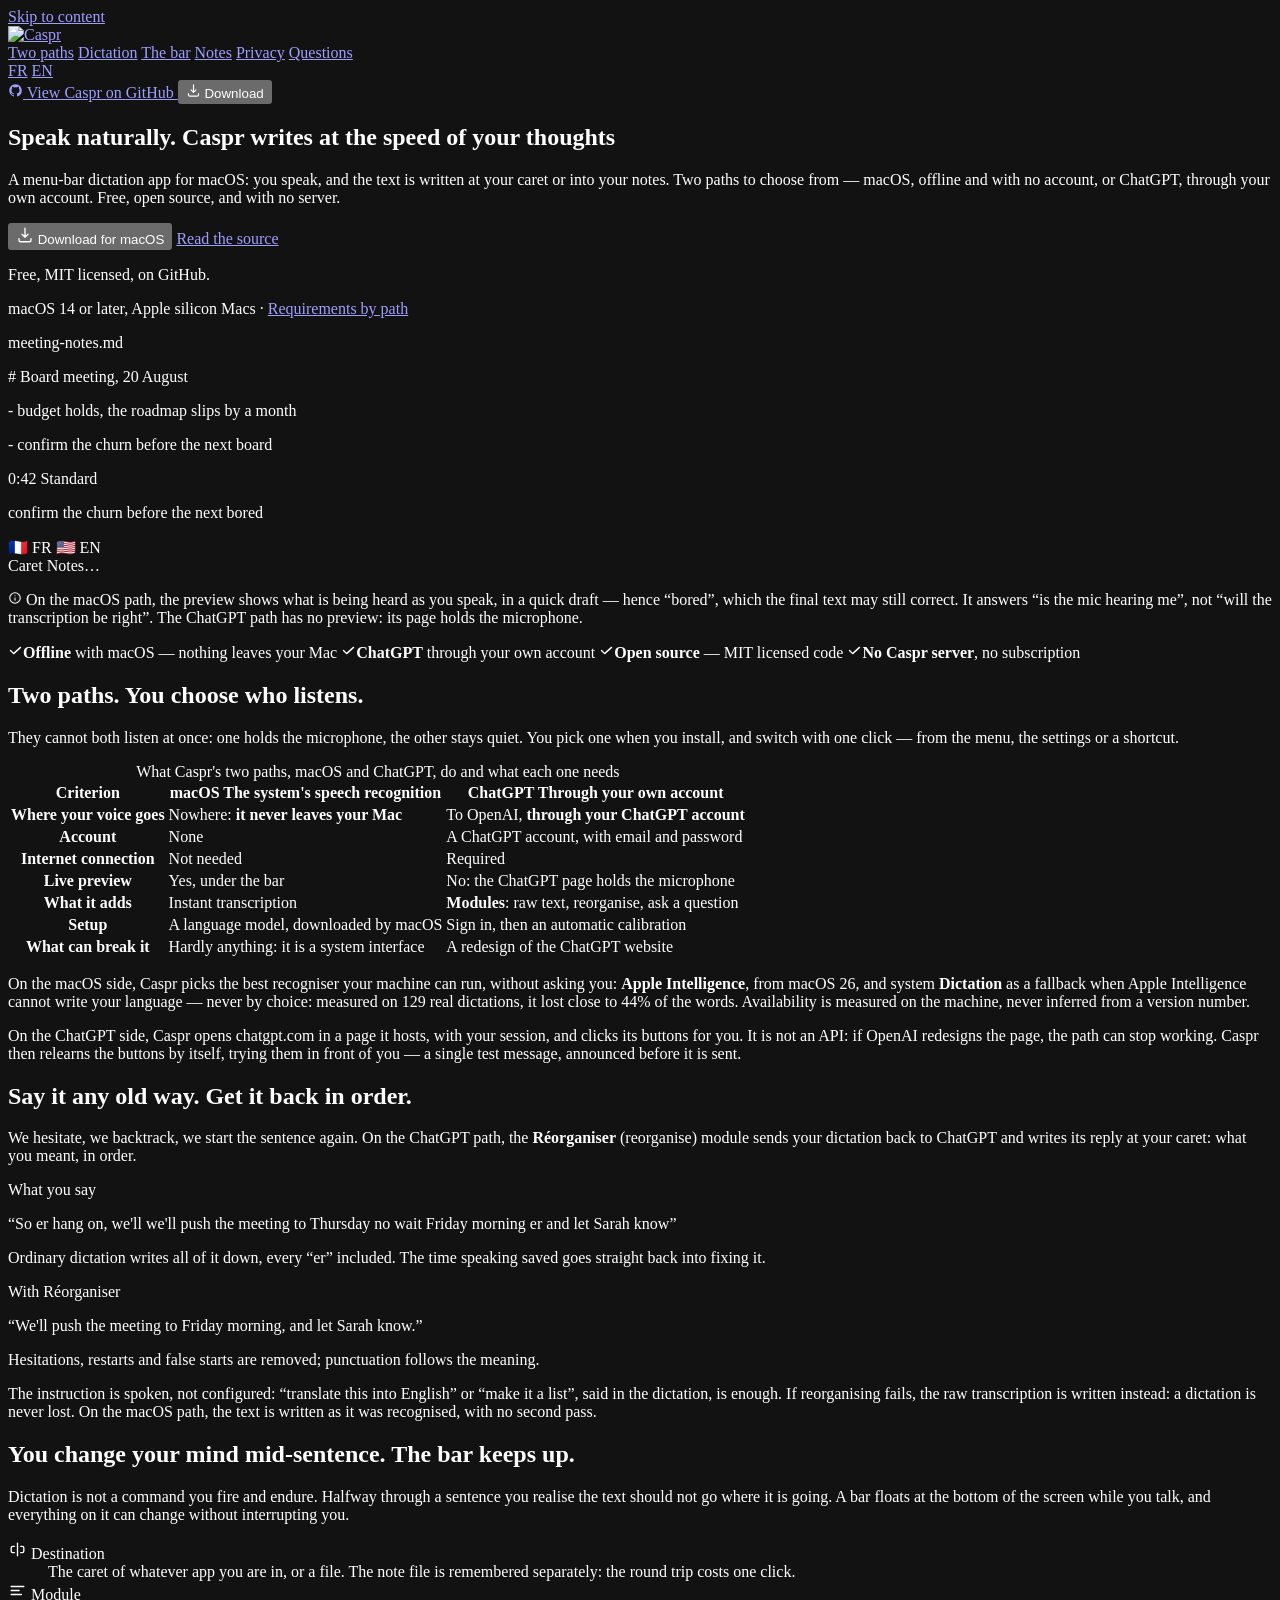
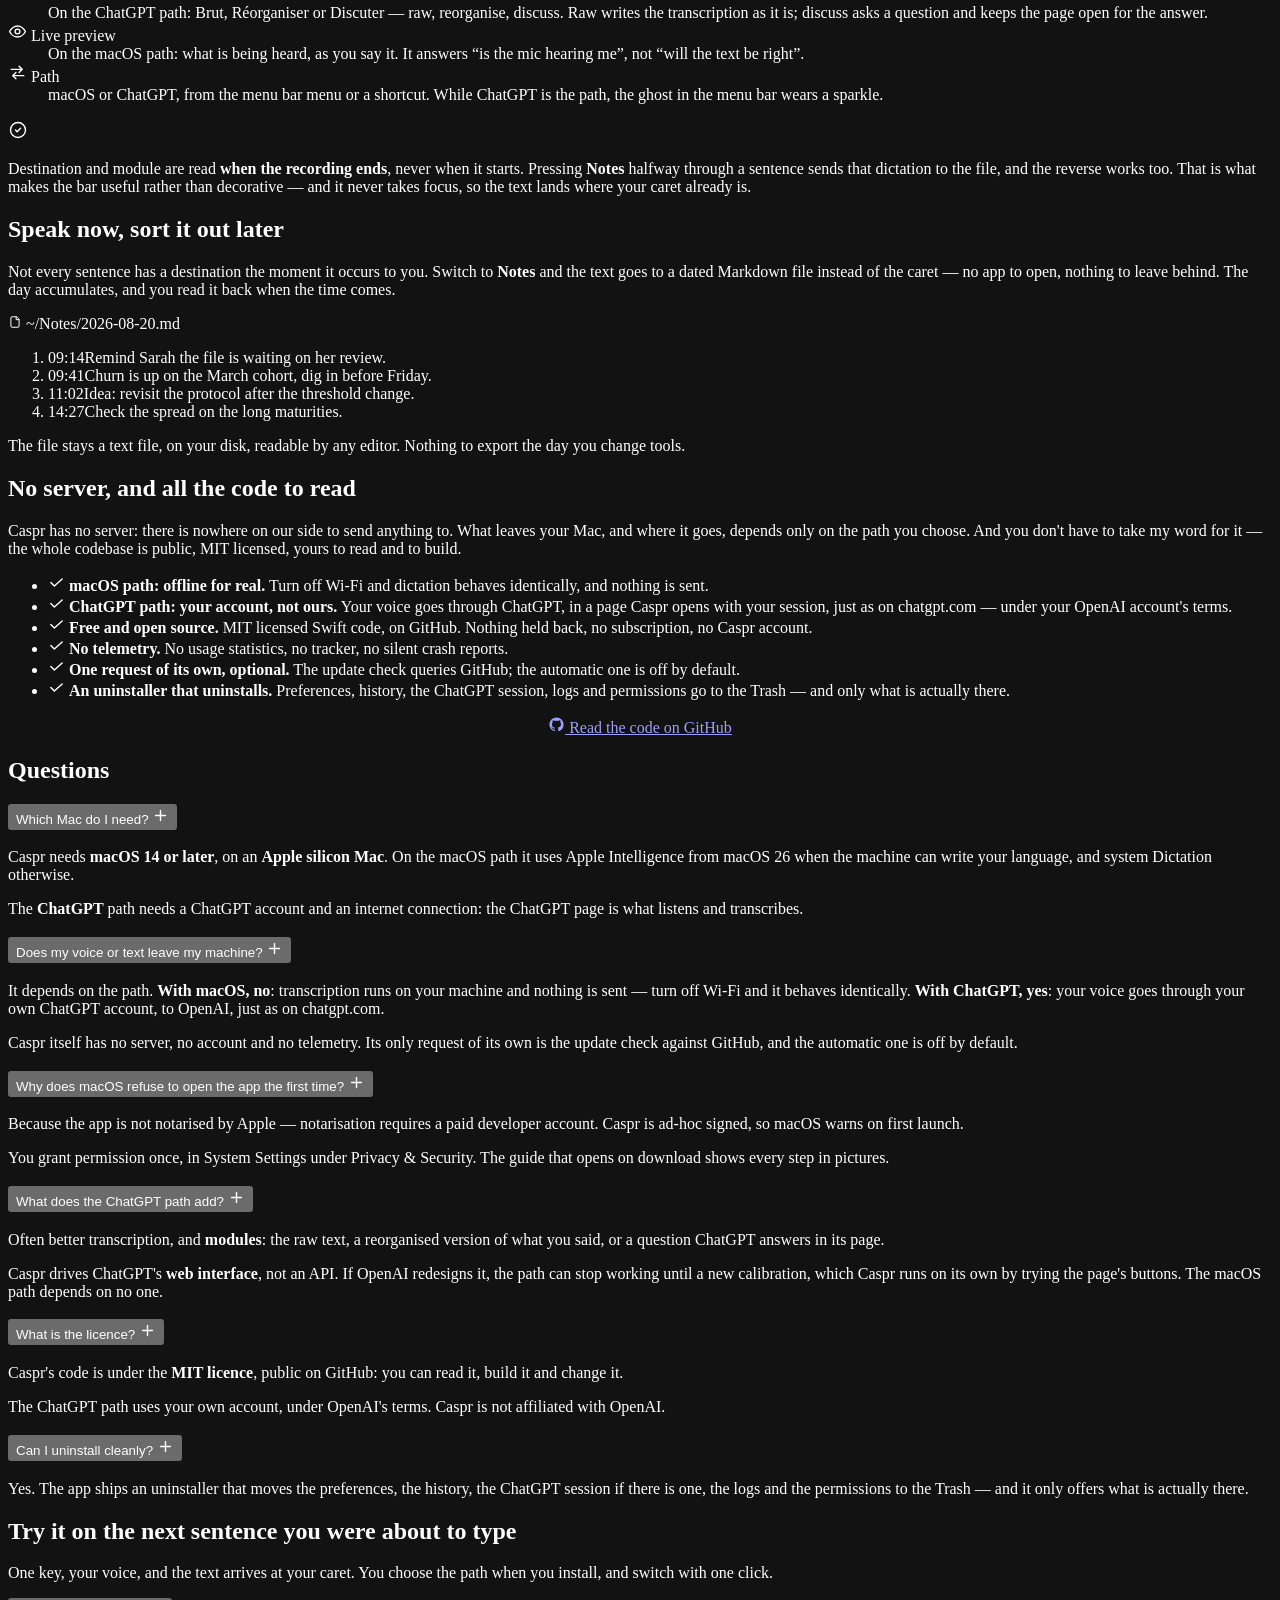
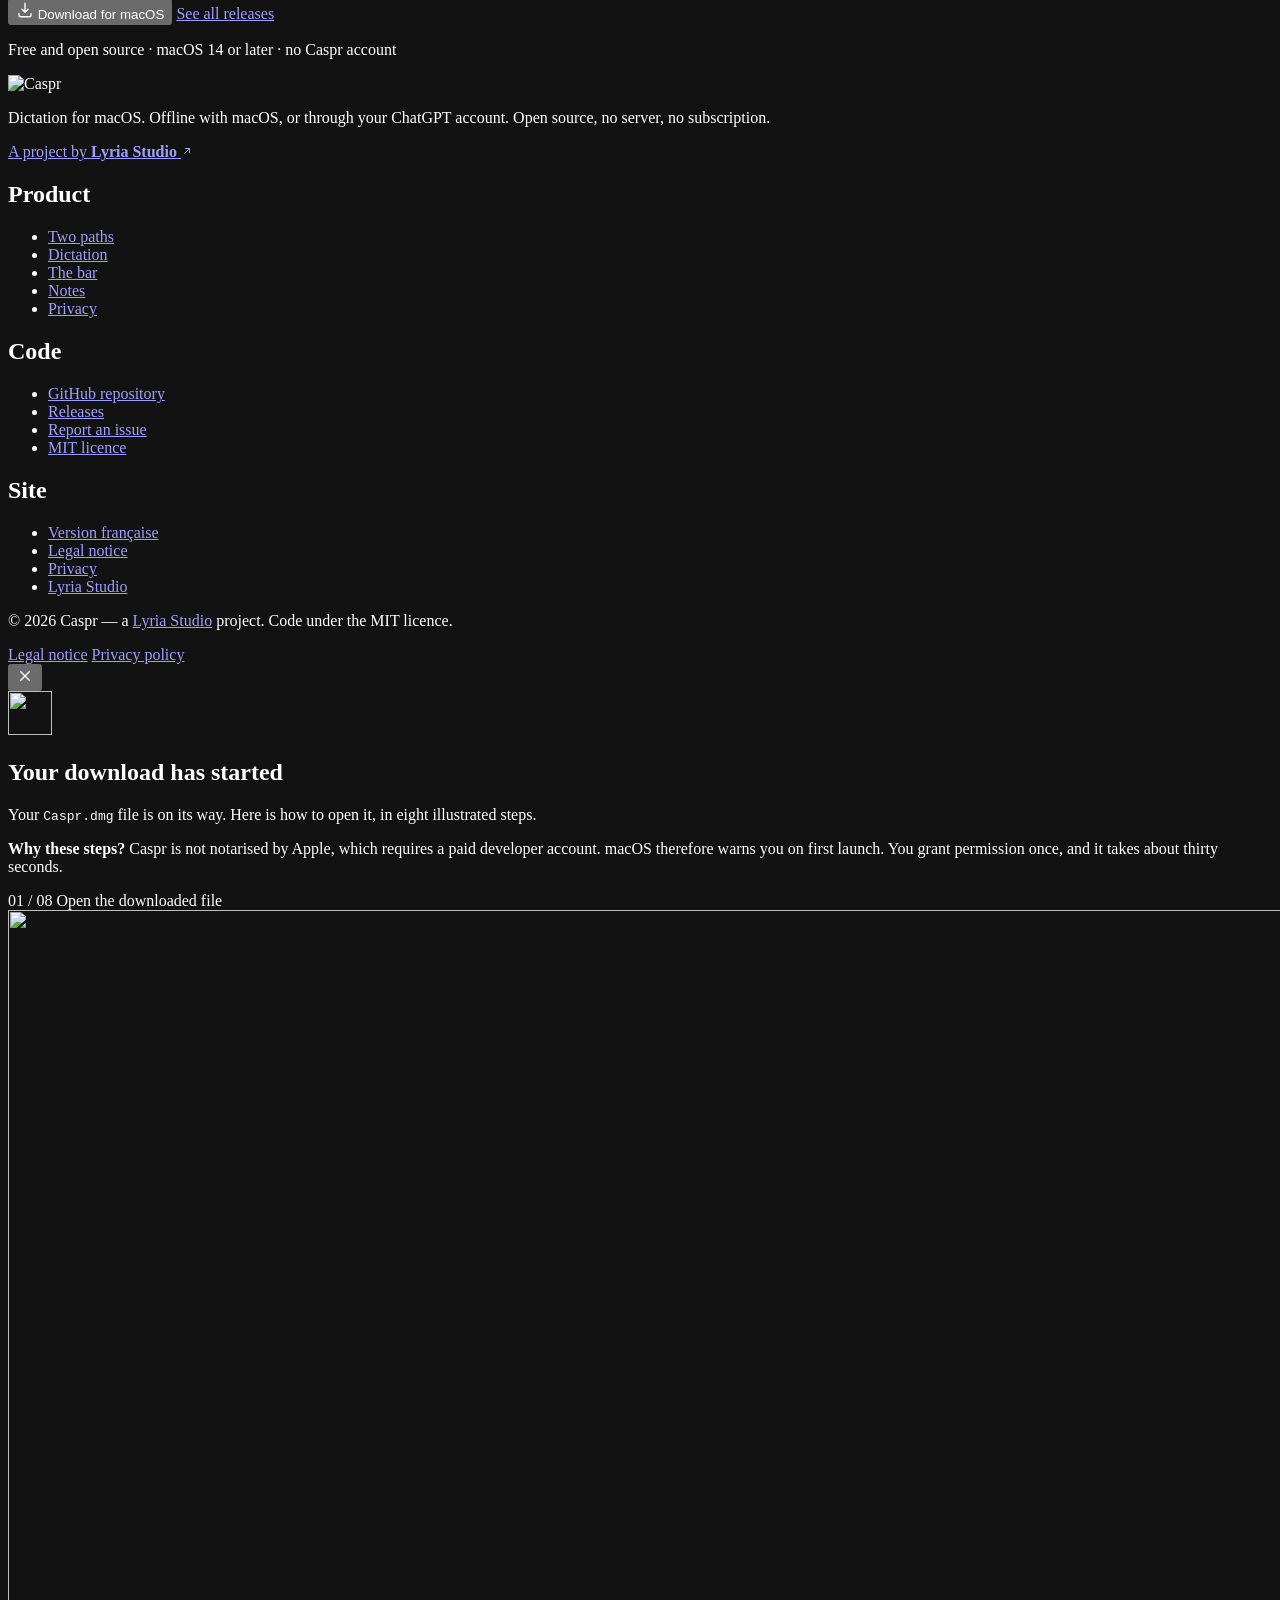
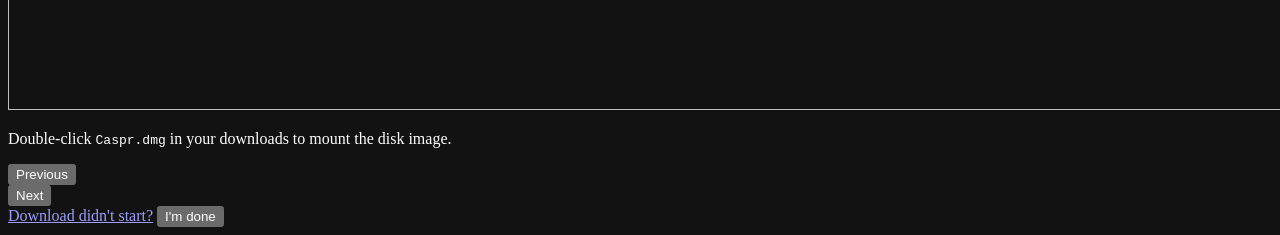
==== commit 6a74218b: "Stop promising Intel Macs on the site The release binary is built for arm64 only (install.sh passes " ====
--- a/website/en/index.html
+++ b/website/en/index.html
@@ -48,6 +48,7 @@
       "applicationCategory": "UtilitiesApplication",
       "applicationSubCategory": "Dictation",
       "operatingSystem": "macOS 14 or later",
+      "processorRequirements": "Apple silicon (arm64)",
       "description": "Menu-bar dictation app for macOS. Two paths: macOS speech recognition, offline and with no account, or ChatGPT, through the user's own account in an embedded web page. The app has no server.",
       "url": "https://caspr.lyriastudio.fr/",
       "downloadUrl": "https://github.com/mnaji42/caspr/releases/latest",
@@ -88,7 +89,7 @@
           "name": "Which Mac do I need?",
           "acceptedAnswer": {
             "@type": "Answer",
-            "text": "Caspr needs macOS 14 or later, Intel Macs included. On the macOS path it uses Apple Intelligence from macOS 26 when the machine can write your language, and system Dictation otherwise. The ChatGPT path needs a ChatGPT account and an internet connection."
+            "text": "Caspr needs macOS 14 or later, on an Apple silicon Mac. On the macOS path it uses Apple Intelligence from macOS 26 when the machine can write your language, and system Dictation otherwise. The ChatGPT path needs a ChatGPT account and an internet connection."
           }
         },
         {
@@ -218,7 +219,7 @@
         </p>
 
         <p class="hero-req">
-          <span>macOS 14 or later, Intel Macs included</span>
+          <span>macOS 14 or later, Apple silicon Macs</span>
           <span>·</span>
           <span><a href="#paths">Requirements by path</a></span>
         </p>
@@ -590,7 +591,7 @@
             </button>
           </h3>
           <div class="faq-a" id="q1"><div>
-            <p>Caspr needs <strong>macOS 14 or later</strong>, <strong>Intel Macs included</strong>. On the macOS path it uses Apple Intelligence from macOS 26 when the machine can write your language, and system Dictation otherwise.</p>
+            <p>Caspr needs <strong>macOS 14 or later</strong>, on an <strong>Apple silicon Mac</strong>. On the macOS path it uses Apple Intelligence from macOS 26 when the machine can write your language, and system Dictation otherwise.</p>
             <p>The <strong>ChatGPT</strong> path needs a ChatGPT account and an internet connection: the ChatGPT page is what listens and transcribes.</p>
           </div></div>
         </div>
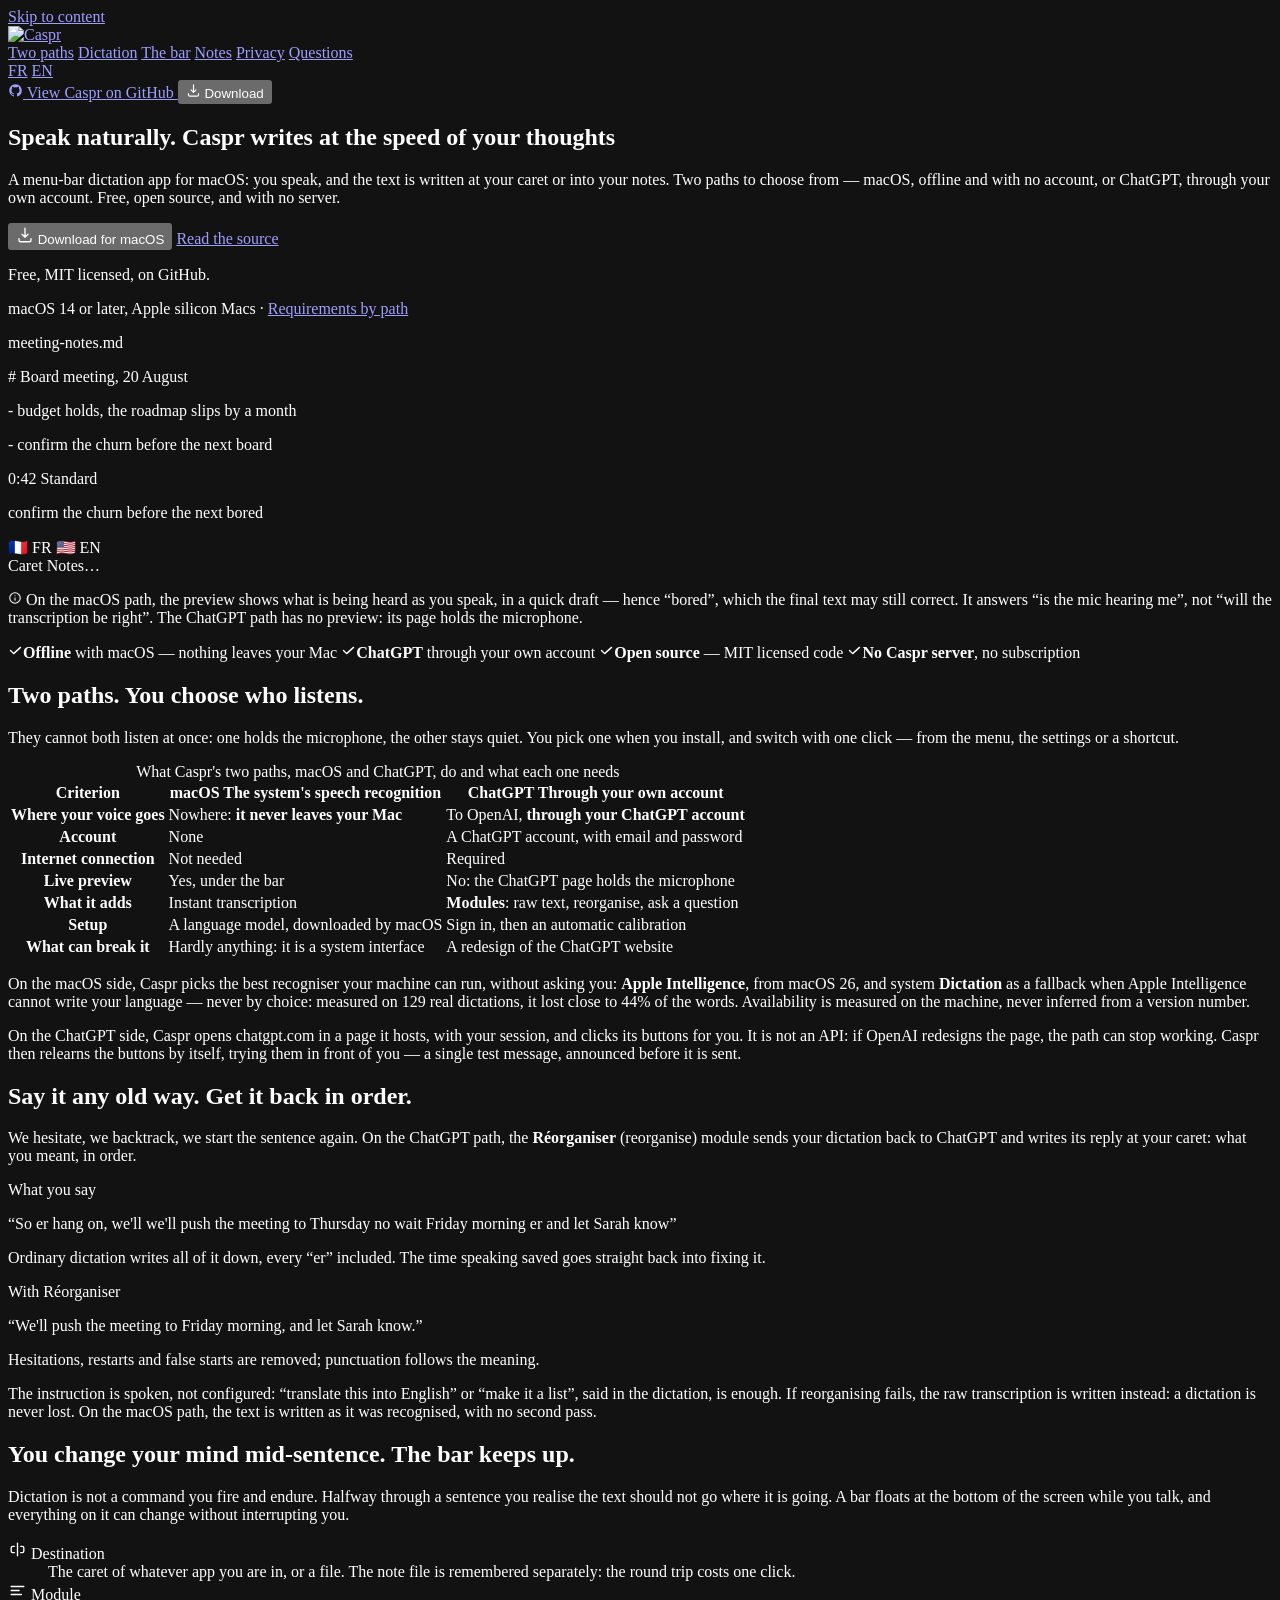
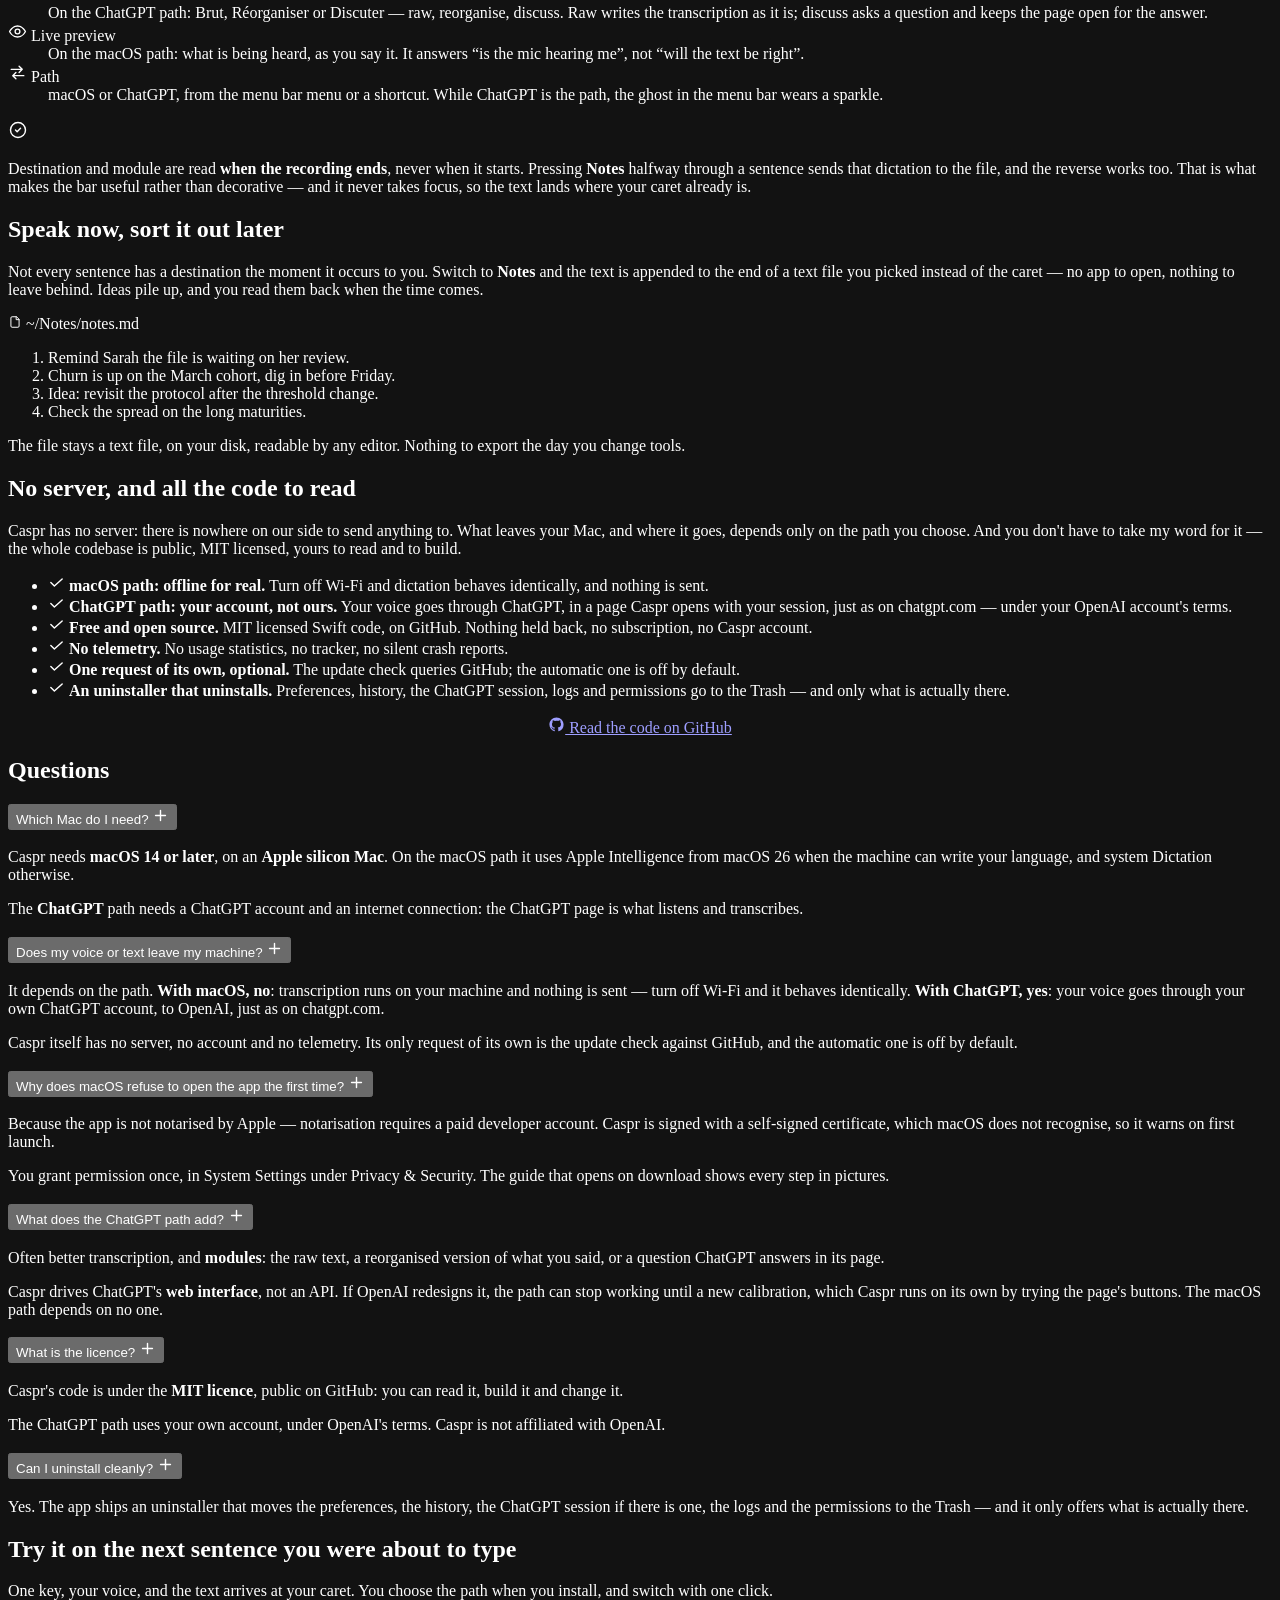
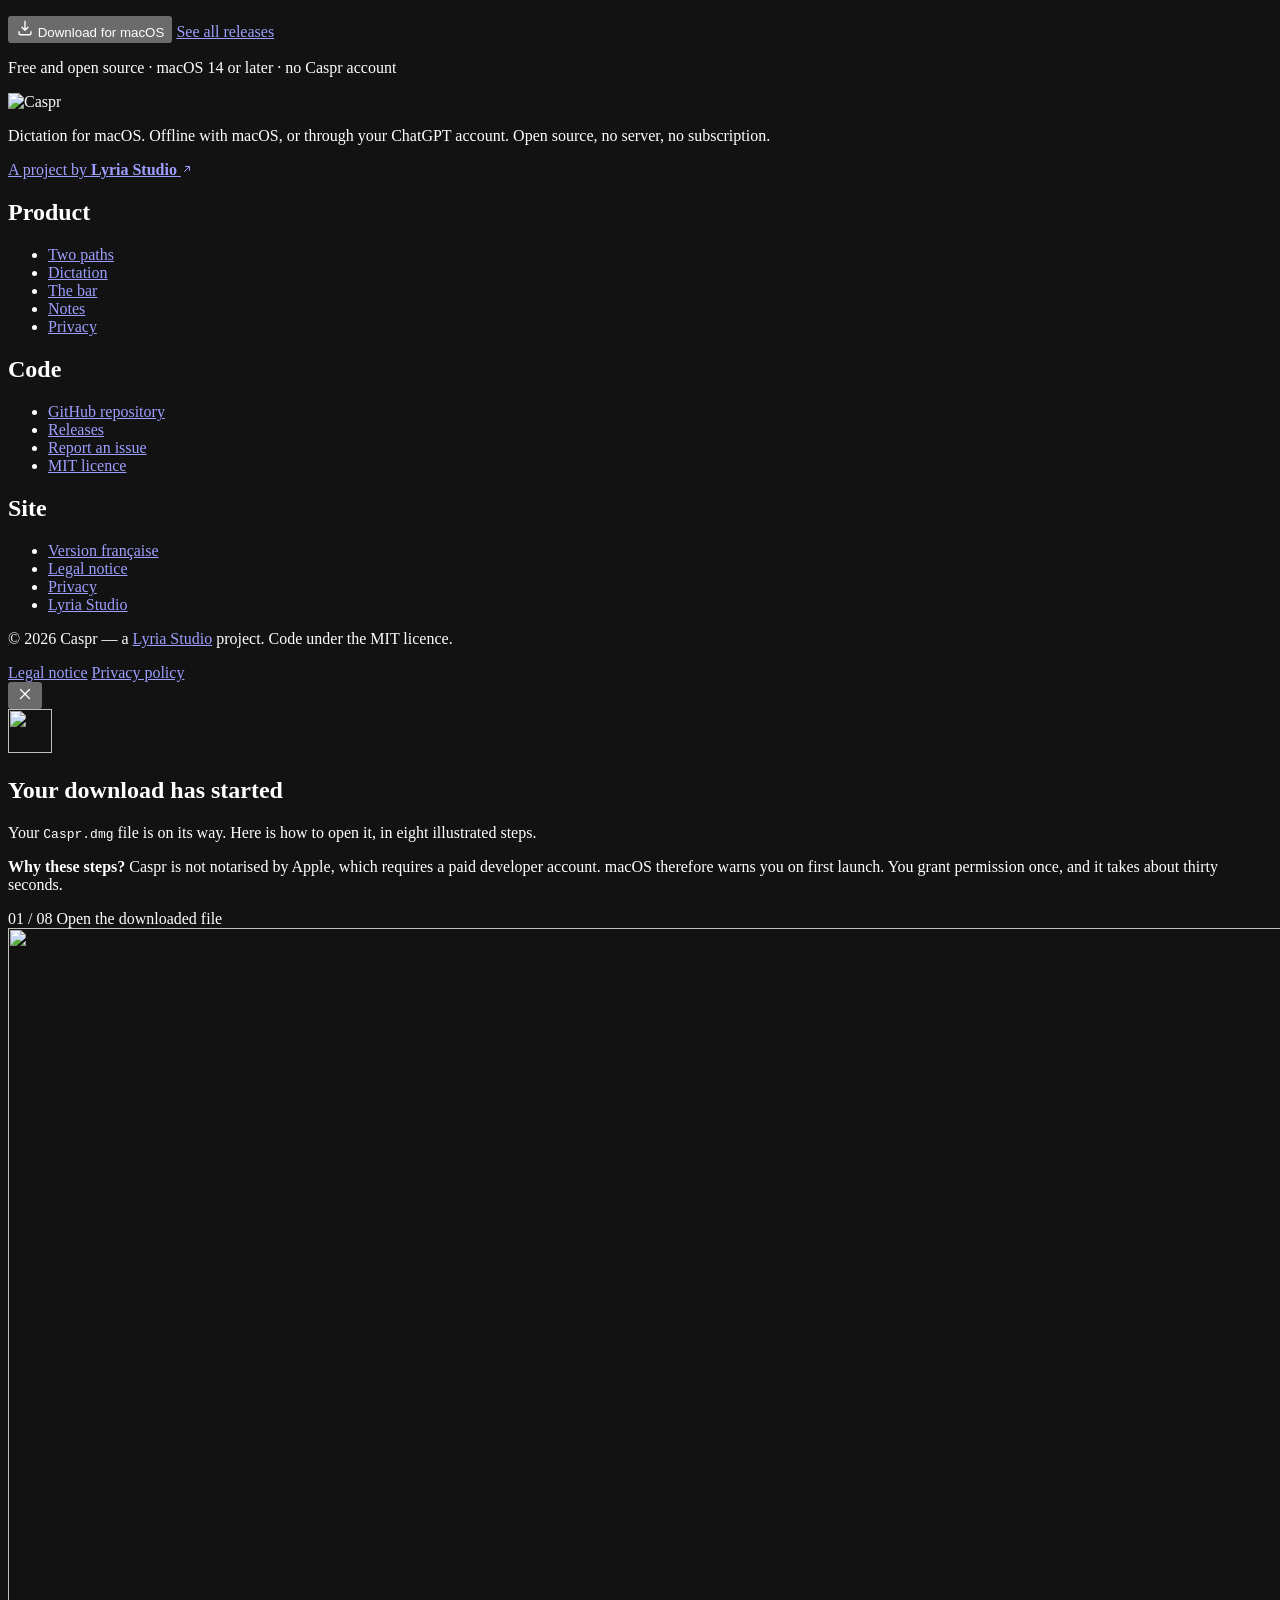
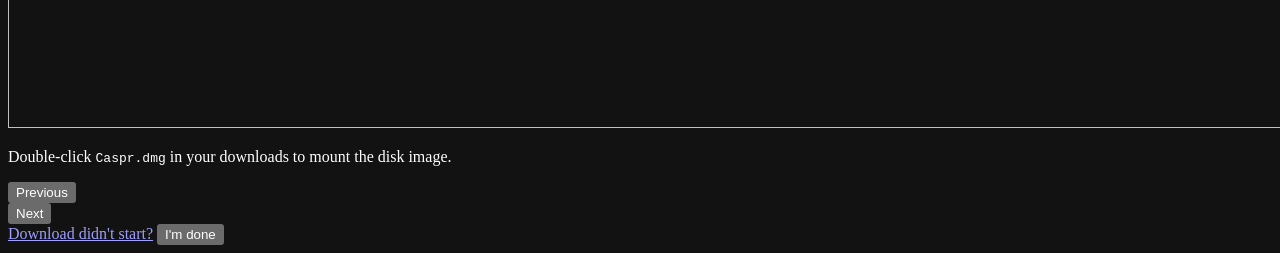
==== commit 96cea7dd: "Describe the notes file and the signature as they really are The Notes section promised a dated Mark" ====
--- a/website/en/index.html
+++ b/website/en/index.html
@@ -61,7 +61,7 @@
         "Dictation through ChatGPT, with your own account",
         "ChatGPT modules: raw text, reorganise, ask a question",
         "Text inserted at the caret of the active app",
-        "Dictations appended to a dated Markdown file",
+        "Dictations appended to a notes file",
         "Switch between paths from the menu or a shortcut"
       ],
       "author": { "@id": "https://lyriastudio.fr/#org" }
@@ -105,7 +105,7 @@
           "name": "Why does macOS refuse to open the app the first time?",
           "acceptedAnswer": {
             "@type": "Answer",
-            "text": "Because the app is not notarised by Apple, which requires a paid developer account. Caspr is ad-hoc signed, so macOS warns on first launch. You grant permission once in System Settings, under Privacy & Security. The install guide walks through every step."
+            "text": "Because the app is not notarised by Apple, which requires a paid developer account. Caspr is signed with a self-signed certificate, which macOS does not recognise, so it warns on first launch. You grant permission once in System Settings, under Privacy & Security. The install guide walks through every step."
           }
         },
         {
@@ -494,23 +494,23 @@
         <h2 id="notes-title">Speak now, sort it out later</h2>
         <p class="lead">
           Not every sentence has a destination the moment it occurs to you. Switch to
-          <strong>Notes</strong> and the text goes to a dated Markdown file instead of the
-          caret — no app to open, nothing to leave behind. The day accumulates, and you
-          read it back when the time comes.
+          <strong>Notes</strong> and the text is appended to the end of a text file you
+          picked instead of the caret — no app to open, nothing to leave behind. Ideas
+          pile up, and you read them back when the time comes.
         </p>
       </div>
 
       <div class="notefile">
         <div class="notefile-head">
           <svg width="14" height="14" viewBox="0 0 24 24" fill="none" stroke="currentColor" stroke-width="1.7" stroke-linecap="round" stroke-linejoin="round" aria-hidden="true"><path d="M14 3H7a2 2 0 0 0-2 2v14a2 2 0 0 0 2 2h10a2 2 0 0 0 2-2V8Z"/><path d="M14 3v5h5"/></svg>
-          <span>~/Notes/2026-08-20.md</span>
+          <span>~/Notes/notes.md</span>
         </div>
         <div class="notefile-body">
           <ol>
-            <li><span class="notefile-time">09:14</span><span class="notefile-text">Remind Sarah the file is waiting on her review.</span></li>
-            <li><span class="notefile-time">09:41</span><span class="notefile-text">Churn is up on the March cohort, dig in before Friday.</span></li>
-            <li><span class="notefile-time">11:02</span><span class="notefile-text">Idea: revisit the protocol after the threshold change.</span></li>
-            <li><span class="notefile-time">14:27</span><span class="notefile-text">Check the spread on the long maturities.</span></li>
+            <li><span class="notefile-text">Remind Sarah the file is waiting on her review.</span></li>
+            <li><span class="notefile-text">Churn is up on the March cohort, dig in before Friday.</span></li>
+            <li><span class="notefile-text">Idea: revisit the protocol after the threshold change.</span></li>
+            <li><span class="notefile-text">Check the spread on the long maturities.</span></li>
           </ol>
         </div>
       </div>
@@ -617,7 +617,7 @@
             </button>
           </h3>
           <div class="faq-a" id="q3"><div>
-            <p>Because the app is not notarised by Apple — notarisation requires a paid developer account. Caspr is ad-hoc signed, so macOS warns on first launch.</p>
+            <p>Because the app is not notarised by Apple — notarisation requires a paid developer account. Caspr is signed with a self-signed certificate, which macOS does not recognise, so it warns on first launch.</p>
             <p>You grant permission once, in System Settings under Privacy &amp; Security. The guide that opens on download shows every step in pictures.</p>
           </div></div>
         </div>
